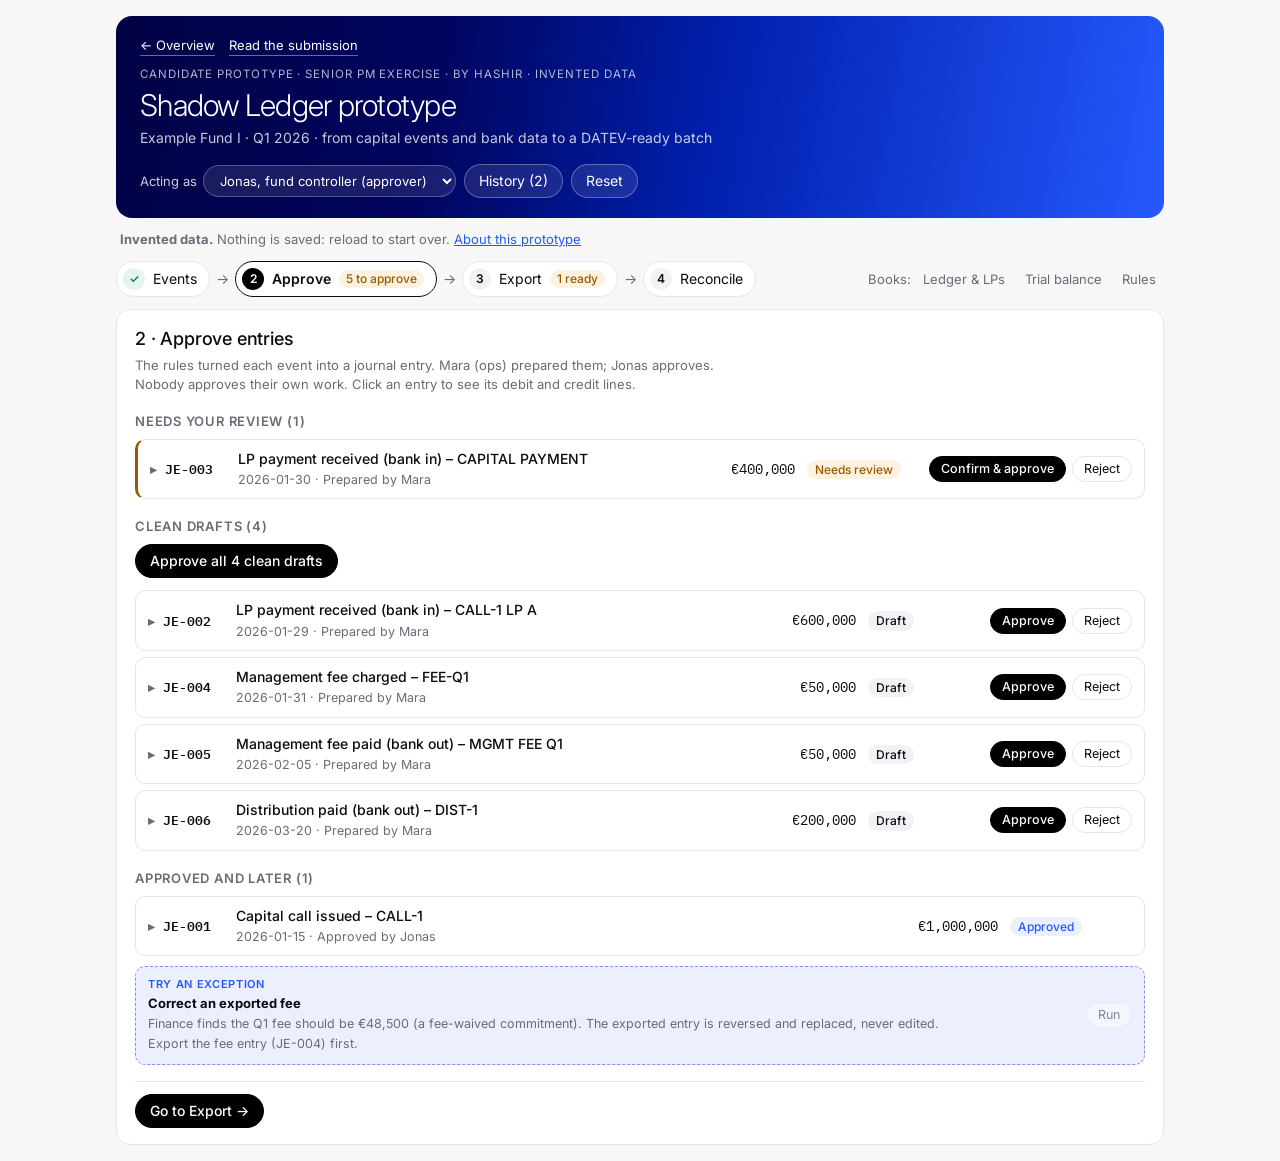
==== demo.html @ c709284d "Shadow Ledger & DATEV Export: submission and prototype Co-Authored-By: Claude Opus 5.5 <noreply@anth" ====
<!DOCTYPE html>
<html lang="en">
<head>
<meta charset="utf-8">
<meta name="viewport" content="width=device-width, initial-scale=1">
<title>Shadow Ledger Prototype</title>
<link rel="preconnect" href="https://fonts.googleapis.com">
<link href="https://fonts.googleapis.com/css2?family=IBM+Plex+Mono:wght@400;500&family=Inter:wght@300;400;500;600&display=swap" rel="stylesheet">
<style>
/* Layout: one workflow path. A step bar (Events → Approve → Export → Reconcile) drives a single main panel;
   reference views (ledger, trial balance, rules) sit under "Books"; history lives in a drawer. */
:root{
  --bg:#f7f7f8; --surface:#ffffff; --ink:#0b0b12; --muted:#6b6b78; --line:#e6e6ea;
  --accent:#2559fd; --accent-soft:#eceffe; --peri:#868afc; --navy2:#00045d; --btn:#000000; --btn-ink:#ffffff;
  --good:#12805c; --good-soft:#e3f5ee; --warn:#9a5b00; --warn-soft:#fdf2df; --bad:#c0262d; --bad-soft:#fce9ea; --info-soft:#f2f2f5;
  --scrim:rgba(5,6,30,.35);
  --hero:linear-gradient(100deg,#010245 0%,#00045d 30%,#0121b0 58%,#2559fd 100%);
  --font-body:"Inter",system-ui,-apple-system,"Segoe UI",sans-serif;
  --font-mono:"IBM Plex Mono",ui-monospace,Menlo,Consolas,monospace;
  color-scheme:light;
}
@media (prefers-color-scheme: dark){
  :root:not([data-theme="light"]){
    --bg:#03041f; --surface:#0a0d38; --ink:#eef0ff; --muted:#a3a7d6; --line:#1f2463;
    --accent:#7d9bff; --accent-soft:#16207a; --peri:#a5a8ff; --btn:#ffffff; --btn-ink:#000000;
    --good:#4fd1a1; --good-soft:#0e3a33; --warn:#f2b35c; --warn-soft:#3a2a10; --bad:#ff8a8f; --bad-soft:#3d1222; --info-soft:#111650;
    --scrim:rgba(0,0,0,.55);
    color-scheme:dark;
  }
}
:root[data-theme="dark"]{
    --bg:#03041f; --surface:#0a0d38; --ink:#eef0ff; --muted:#a3a7d6; --line:#1f2463;
    --accent:#7d9bff; --accent-soft:#16207a; --peri:#a5a8ff; --btn:#ffffff; --btn-ink:#000000;
    --good:#4fd1a1; --good-soft:#0e3a33; --warn:#f2b35c; --warn-soft:#3a2a10; --bad:#ff8a8f; --bad-soft:#3d1222; --info-soft:#111650;
    --scrim:rgba(0,0,0,.55);
    color-scheme:dark;
}
*{box-sizing:border-box}
[hidden]{display:none!important}
html,body{margin:0}
body{background:var(--bg);color:var(--ink);font:14px/1.45 var(--font-body)}
.wrap{max-width:1080px;margin:0 auto;padding:16px}
header{display:flex;flex-wrap:wrap;gap:16px;align-items:flex-end;justify-content:space-between;background:var(--hero);color:#fff;border-radius:16px;padding:20px 24px}
.crumbs{display:flex;gap:14px;flex-wrap:wrap;margin:0 0 10px;font-size:13px}
.crumbs a{color:#fff;text-decoration:none;border-bottom:1px solid rgba(255,255,255,.4)}
.crumbs a:hover{border-bottom-color:#fff}
.eyebrow{font-size:11.5px;letter-spacing:.08em;text-transform:uppercase;color:rgba(255,255,255,.7);margin:0 0 6px}
h1{font-size:30px;margin:0;font-weight:300;letter-spacing:-.025em;line-height:1.1}
.sub{color:rgba(255,255,255,.78);margin:6px 0 0}
.controls{display:flex;gap:8px;align-items:center;flex-wrap:wrap}
label.role{display:flex;gap:6px;align-items:center;font-size:13px;color:rgba(255,255,255,.8)}
header select{background:rgba(255,255,255,.1);border-color:rgba(255,255,255,.25);color:#fff}
header select option{color:#000}
header button{background:rgba(255,255,255,.1);color:#fff;border-color:rgba(255,255,255,.3)}
header button:hover:not(:disabled){border-color:#fff}
select,button,input{font:inherit;color:inherit}
select{background:var(--surface);border:1px solid var(--line);border-radius:999px;padding:6px 12px}
button{background:var(--surface);border:1px solid var(--line);border-radius:999px;padding:6px 14px;cursor:pointer}
button:hover:not(:disabled){border-color:var(--accent)}
button.primary{background:var(--btn);border-color:var(--btn);color:var(--btn-ink);font-weight:500}
button.small{padding:3px 11px;font-size:12.5px}
button.link{border:none;background:none;padding:0;color:var(--accent);text-decoration:underline;font-size:inherit}
button:disabled{opacity:.45;cursor:not-allowed}
button:focus-visible,select:focus-visible,a:focus-visible,summary:focus-visible{outline:2px solid var(--accent);outline-offset:2px}

/* One-line disclaimer */
details.banner{margin:10px 0;font-size:13px;color:var(--muted)}
details.banner summary{cursor:pointer;list-style:none;padding:2px 4px}
details.banner summary::-webkit-details-marker{display:none}
details.banner summary u{color:var(--accent)}
details.banner p{margin:6px 0 0;padding:10px 14px;background:var(--surface);border:1px solid var(--line);border-radius:10px;color:var(--ink);max-width:80ch}

/* Step bar */
.stepbar{display:flex;flex-wrap:wrap;gap:8px 16px;align-items:center;justify-content:space-between;margin:4px 0 12px}
.steps{display:flex;gap:4px;align-items:center;flex-wrap:wrap;list-style:none;margin:0;padding:0}
.steps li{display:flex;align-items:center;gap:4px}
.steps li + li::before{content:"→";color:var(--muted);margin:0 2px}
.step{display:flex;gap:8px;align-items:center;border:1px solid var(--line);background:var(--surface);border-radius:999px;padding:6px 12px 6px 6px}
.step .n{display:inline-grid;place-items:center;width:22px;height:22px;border-radius:50%;background:var(--info-soft);font-size:12px;font-weight:600}
.step.done .n{background:var(--good-soft);color:var(--good)}
.step[aria-current="step"]{border-color:var(--ink);font-weight:600}
.step[aria-current="step"] .n{background:var(--btn);color:var(--btn-ink)}
.step .c{font-size:12px;font-weight:500;color:var(--warn);background:var(--warn-soft);border-radius:999px;padding:0 7px}
.books{display:flex;gap:4px;align-items:center;font-size:13px;color:var(--muted)}
.books button{border:none;background:none;padding:4px 8px;color:var(--muted)}
.books button[aria-current="page"]{color:var(--ink);font-weight:600;text-decoration:underline;text-underline-offset:4px}

.card{background:var(--surface);border:1px solid var(--line);border-radius:14px;padding:16px 18px}
.view h2{font-size:18px;margin:0 0 4px;font-weight:500;letter-spacing:-.01em}
.view h3{font-size:13px;font-weight:600;color:var(--muted);text-transform:uppercase;letter-spacing:.06em;margin:18px 0 8px}
.hint{color:var(--muted);font-size:13px;margin:0 0 12px;max-width:75ch}
.row{display:flex;gap:8px;flex-wrap:wrap;align-items:center;margin-bottom:12px}
.tablewrap{overflow-x:auto}
table{border-collapse:collapse;width:100%;font-size:13px}
th,td{border-bottom:1px solid var(--line);padding:7px 8px;text-align:left;vertical-align:top}
th{font-weight:600;color:var(--muted);font-size:12px;background:var(--info-soft)}
td.num,th.num{text-align:right;font-variant-numeric:tabular-nums;font-family:var(--font-mono);white-space:nowrap}
tr.total td{font-weight:600;border-top:2px solid var(--ink)}
.mono{font-family:var(--font-mono);font-size:12.5px}
.pill{display:inline-block;border-radius:999px;padding:1px 8px;font-size:12px;font-weight:500;white-space:nowrap}
.s-Draft{background:var(--info-soft);color:var(--ink)}
.s-Needs{background:var(--warn-soft);color:var(--warn)}
.s-Approved{background:var(--accent-soft);color:var(--accent)}
.s-Exported{background:var(--navy2);color:#fff}
.s-Reconciled,.s-Processed{background:var(--good-soft);color:var(--good)}
.s-Blocked,.s-Gap,.s-Rejected{background:var(--bad-soft);color:var(--bad)}
.s-Dismissed{background:var(--info-soft);color:var(--muted)}
.note{font-size:12.5px;color:var(--muted)}
.note.warn{color:var(--warn)} .note.bad{color:var(--bad)}
.ok{color:var(--good);font-weight:600} .ko{color:var(--bad);font-weight:600}
.empty{padding:14px;border:1px dashed var(--line);border-radius:10px;color:var(--muted);font-size:13px}

/* Journal entries: one row each, lines on expand */
.je-list{display:grid;gap:6px}
details.je{border:1px solid var(--line);border-radius:10px;background:var(--surface)}
details.je.flag{border-left:3px solid var(--warn)}
details.je.back{border-left:3px solid var(--bad)}
details.je > summary{list-style:none;cursor:pointer;display:grid;grid-template-columns:76px minmax(0,1fr) 110px 110px auto;gap:12px;align-items:center;padding:9px 12px}
details.je > summary::-webkit-details-marker{display:none}
details.je > summary .id{font-family:var(--font-mono);font-size:12.5px;font-weight:600}
details.je > summary .id::before{content:"▸ ";color:var(--muted)}
details.je[open] > summary .id::before{content:"▾ "}
details.je > summary .t b{font-weight:500;display:block;overflow-wrap:anywhere}
details.je > summary .amt{text-align:right;font-family:var(--font-mono);font-variant-numeric:tabular-nums}
.acts{display:flex;gap:6px;flex-wrap:wrap;justify-content:flex-end;align-items:center}
.je-body{padding:4px 12px 12px;border-top:1px solid var(--line)}
.je-body .note{margin:6px 0}
.je-body table{margin-top:6px}
.reasons{display:flex;gap:4px;flex-wrap:wrap;align-items:center}
@media (max-width:720px){
  details.je > summary{grid-template-columns:64px minmax(0,1fr) auto;row-gap:6px}
  details.je > summary .amt{grid-column:2;text-align:left}
  details.je > summary .st{grid-column:3;grid-row:1}
  details.je > summary .acts{grid-column:1 / -1;justify-content:flex-start}
}

/* Exception scenarios shown inside the step they affect */
.scen{display:flex;gap:12px;align-items:center;justify-content:space-between;flex-wrap:wrap;border:1px dashed var(--peri);border-radius:10px;padding:10px 12px;margin-top:10px;background:var(--accent-soft)}
.scen div{min-width:0;flex:1 1 260px}
.scen b{font-size:13px}
.scen p{margin:2px 0 0;font-size:12.5px;color:var(--muted)}
.scen .tag{font-size:11px;letter-spacing:.06em;text-transform:uppercase;color:var(--accent);font-weight:600;display:block}

pre.csv{background:var(--info-soft);border:1px solid var(--line);border-radius:10px;padding:10px;overflow-x:auto;font:12px/1.5 var(--font-mono);margin:8px 0}
.next{margin-top:16px;padding-top:12px;border-top:1px solid var(--line);display:flex;gap:10px;align-items:center;flex-wrap:wrap}

/* History drawer */
.scrim{position:fixed;inset:0;background:var(--scrim);z-index:20}
.drawer{position:fixed;top:0;right:0;bottom:0;width:min(380px,100%);background:var(--surface);border-left:1px solid var(--line);z-index:21;display:flex;flex-direction:column;padding:16px;padding-top:max(16px,env(safe-area-inset-top,0px))}
.drawer .hd{display:flex;justify-content:space-between;align-items:center;margin-bottom:4px}
.drawer h2{font-size:16px;margin:0;font-weight:500}
.log{overflow:auto;font-size:12.5px;margin:0;padding:0;list-style:none}
.log li{padding:6px 0;border-bottom:1px solid var(--line)}
.log .t{font-family:var(--font-mono);color:var(--muted);font-size:11.5px}
@media (prefers-reduced-motion:no-preference){button{transition:border-color .15s}}
</style>
</head>
<body>
<div class="wrap">
  <header>
    <div>
      <nav class="crumbs" aria-label="Site"><a href="index.html">← Overview</a><a href="submission.html">Read the submission</a></nav>
      <p class="eyebrow">Candidate prototype · Senior PM exercise · by Hashir · invented data</p>
      <h1>Shadow Ledger prototype</h1>
      <p class="sub">Example Fund I · Q1 2026 · from capital events and bank data to a DATEV-ready batch</p>
    </div>
    <div class="controls">
      <label class="role" for="role">Acting as
        <select id="role">
          <option value="controller">Jonas, fund controller (approver)</option>
          <option value="ops">Mara, fund ops (preparer)</option>
        </select>
      </label>
      <button id="history" type="button" data-act="history">History</button>
      <button id="reset" type="button">Reset</button>
    </div>
  </header>

  <details class="banner" id="about">
    <summary><b>Invented data.</b> Nothing is saved: reload to start over. <u>About this prototype</u></summary>
    <p>The fund, LPs, amounts, names and account numbers are made up. Debit/credit mappings are assumptions for Finance and the accountant to validate, not accounting policy. The DATEV file is a simplified booking-batch layout, not the full import format.</p>
  </details>

  <div class="stepbar">
    <ol class="steps" id="steps" aria-label="Workflow"></ol>
    <div class="books" id="books"></div>
  </div>

  <main class="card view" id="view"></main>
</div>

<div class="scrim" id="scrim" hidden></div>
<aside class="drawer" id="drawer" hidden aria-labelledby="drawer-h">
  <div class="hd"><h2 id="drawer-h">History</h2><button type="button" class="small" data-act="history">Close</button></div>
  <p class="hint">Every change records who, when and why. Nothing is overwritten.</p>
  <ul class="log" id="log"></ul>
</aside>

<script>
(function(){
"use strict";
const ACCOUNTS = {
  "1200":{name:"Bank – fund account",type:"Asset"},
  "1400":{name:"LP receivables",type:"Asset",perLP:true},
  "2000":{name:"LP capital contributions",type:"Equity",perLP:true},
  "2100":{name:"LP distributions",type:"Equity",perLP:true},
  "3300":{name:"Payable to manager",type:"Liability"},
  "6320":{name:"Management fee expense",type:"Expense"},
  "6300":{name:"Other operating expenses",type:"Expense"}
};
const LPS = {A:{name:"LP A – pension fund",commitment:6000000,share:0.6},
             B:{name:"LP B – family office",commitment:4000000,share:0.4}};
const RULES = [
  {id:"R1",type:"capital_call_issued",label:"Capital call issued",dr:"1400 LP receivables (per LP)",cr:"2000 LP capital contributions (per LP)",v:1},
  {id:"R2",type:"contribution_received",label:"LP payment received (bank in)",dr:"1200 Bank",cr:"1400 LP receivables (per LP)",v:1},
  {id:"R3",type:"fee_charged",label:"Management fee charged",dr:"6320 Management fee expense",cr:"3300 Payable to manager",v:1},
  {id:"R4",type:"fee_paid",label:"Management fee paid (bank out)",dr:"3300 Payable to manager",cr:"1200 Bank",v:1},
  {id:"R5",type:"distribution_paid",label:"Distribution paid (bank out)",dr:"2100 LP distributions (per LP)",cr:"1200 Bank",v:1}
];
const TYPE_LABEL = Object.fromEntries(RULES.map(r=>[r.type,r.label]));
const RULE_OF = Object.fromEntries(RULES.map(r=>[r.type,r]));
const PEOPLE = {ops:"Mara (fund ops)",controller:"Jonas (controller)",system:"Rules engine",accountant:"Accountant (DATEV)"};
const STEPS = [["events","Events"],["approve","Approve"],["export","Export"],["reconcile","Reconcile"]];
const BOOKS = [["ledger","Ledger & LPs"],["tb","Trial balance"],["rules","Rules"]];
const REASONS = ["Wrong amount","Wrong account","Missing support"];

let S;
function seed(){
  S = {role:"controller",tab:"approve",events:[],entries:[],batches:[],log:[],q1Exported:false,
       datev:null, datevChange:false, scen:{dup:false,split:false,fix:false,datev:false}, preview:true, ledgerAcc:"1200",
       open:new Set(), rejecting:null, drawer:false, seq:{je:0,ev:110,b:0}};
  const ev = [
    {id:"E-101",date:"2026-01-15",source:"fund platform",type:"capital_call_issued",desc:"Capital call #1 (10% of commitments)",amount:1000000,split:{A:600000,B:400000},ref:"CALL-1",key:"CALL-1"},
    {id:"E-102",date:"2026-01-29",source:"bank feed",type:"contribution_received",desc:"Incoming transfer from LP A",amount:600000,lp:"A",ref:"CALL-1 LP A",key:"BNK-0129-600000-LPA"},
    {id:"E-103",date:"2026-01-30",source:"bank feed",type:"contribution_received",desc:"Incoming transfer from LP B",amount:400000,lp:"B",ref:"CAPITAL PAYMENT",key:"BNK-0130-400000-LPB",flag:"Bank reference doesn't name the call. Matched to call #1 by payer and amount: please confirm."},
    {id:"E-104",date:"2026-01-31",source:"fund platform",type:"fee_charged",desc:"Q1 management fee: 2% p.a. × €10m commitments ÷ 4",amount:50000,ref:"FEE-Q1",key:"FEE-Q1"},
    {id:"E-105",date:"2026-02-05",source:"bank feed",type:"fee_paid",desc:"Outgoing transfer to manager",amount:50000,ref:"MGMT FEE Q1",key:"BNK-0205-50000-MGR"},
    {id:"E-106",date:"2026-03-20",source:"fund platform + bank feed",type:"distribution_paid",desc:"Distribution #1 paid to LPs",amount:200000,split:{A:120000,B:80000},ref:"DIST-1",key:"DIST-1"}
  ];
  ev.forEach(e=>ingest(e,true));
  // Pre-approve the capital call so the demo opens mid-quarter
  S.entries.forEach(j=>{ if(j.event==="E-101"){ j.status="Approved"; j.approvedBy=PEOPLE.controller; }});
  S.log=[];
  log(PEOPLE.system,"Loaded 6 Q1 events (3 from the fund platform, 3 from the bank feed) and generated entries with rules R1–R5 v1.");
  log(PEOPLE.controller,"Approved JE-001 (capital call #1).");
}

function nowStr(){const d=new Date();return d.toTimeString().slice(0,8);}
function log(who,what){S.log.unshift({t:nowStr(),who,what});}
function fmt(n){if(!n)return "";return n.toLocaleString("en-GB",{minimumFractionDigits:0,maximumFractionDigits:0});}
function fmtSigned(n){return (n<0?"−":"")+Math.abs(n).toLocaleString("en-GB");}
function esc(s){return String(s).replace(/[&<>"]/g,c=>({"&":"&amp;","<":"&lt;",">":"&gt;",'"':"&quot;"}[c]));}
function nextJE(){S.seq.je++;return "JE-"+String(S.seq.je).padStart(3,"0");}
function inQ1(d){return d>="2026-01-01"&&d<="2026-03-31";}
function postingDate(d){ return (S.q1Exported && inQ1(d)) ? "2026-04-01" : d; }
function actor(){ return S.role==="ops"?PEOPLE.ops:PEOPLE.controller; }

function linesFor(e,amountOverride){
  const a = amountOverride ?? e.amount;
  switch(e.type){
    case "capital_call_issued": return [
      ...Object.entries(e.split).map(([lp,v])=>({acc:"1400",lp,dr:v,cr:0})),
      ...Object.entries(e.split).map(([lp,v])=>({acc:"2000",lp,dr:0,cr:v}))];
    case "contribution_received": return [{acc:"1200",dr:a,cr:0},{acc:"1400",lp:e.lp,dr:0,cr:a}];
    case "fee_charged": return [{acc:"6320",dr:a,cr:0},{acc:"3300",dr:0,cr:a}];
    case "fee_paid": return [{acc:"3300",dr:a,cr:0},{acc:"1200",dr:0,cr:a}];
    case "distribution_paid": return [
      ...Object.entries(e.split).map(([lp,v])=>({acc:"2100",lp,dr:v,cr:0})),{acc:"1200",dr:0,cr:a}];
  }
  return [];
}

function makeEntry(e,opts={}){
  const lines = opts.lines || linesFor(e,opts.amount);
  const dr = lines.reduce((s,l)=>s+l.dr,0), cr = lines.reduce((s,l)=>s+l.cr,0);
  const pd = postingDate(e.date);
  const j = {id:nextJE(),event:e.id,date:pd,origDate:e.date,text:opts.text||TYPE_LABEL[e.type]+" – "+e.ref,
    rule:opts.rule||(RULE_OF[e.type].id+" v"+RULE_OF[e.type].v),lines,preparedBy:PEOPLE.ops,status:"Draft",notes:[],batch:null};
  if(dr!==cr){ j.status="Needs review"; j.notes.push({k:"bad",t:"Debits and credits don't balance."}); }
  if(e.flag){ j.status="Needs review"; j.notes.push({k:"warn",t:e.flag}); }
  if(pd!==e.date){ j.notes.push({k:"warn",t:"Back-dated: event dated "+e.date+", but Q1 is already exported. Posted in the open period (Q2) with a reference to the original date."}); }
  if(opts.note) j.notes.push({k:"",t:opts.note});
  S.entries.push(j);
  return j;
}

function ingest(e,quiet){
  const dup = S.events.find(x=>x.key===e.key && x.status!=="Blocked");
  if(dup){ e.status="Blocked"; e.note="Duplicate of "+dup.id+" (same bank date, amount and payer). Not posted."; S.events.push(e);
    if(!quiet) log(PEOPLE.system,"Blocked "+e.id+": duplicate of "+dup.id+". No entry created."); return; }
  if((e.type==="capital_call_issued"||e.type==="distribution_paid") && !e.split){
    e.status="Needs data"; e.note="LP split missing. The system doesn't guess: ops must add it from the call notice."; S.events.push(e);
    if(!quiet) log(PEOPLE.system,"Held "+e.id+": LP split missing. No entry created until ops adds it."); return; }
  e.status="Processed"; S.events.push(e);
  const j = makeEntry(e);
  if(!quiet) log(PEOPLE.system,"Created "+j.id+" from "+e.id+" using "+j.rule+" ("+j.status+").");
}

// ---------- balances ----------
function postedStatuses(){ return S.preview ? ["Draft","Needs review","Approved","Exported","Reconciled"] : ["Approved","Exported","Reconciled"]; }
function balances(filterFn){
  const b={};
  S.entries.filter(filterFn).forEach(j=>j.lines.forEach(l=>{
    b[l.acc]=b[l.acc]||{dr:0,cr:0,lp:{}};
    b[l.acc].dr+=l.dr; b[l.acc].cr+=l.cr;
    if(l.lp){ b[l.acc].lp[l.lp]=(b[l.acc].lp[l.lp]||0)+l.dr-l.cr; }
  }));
  return b;
}
function tbRows(b){
  return Object.keys(ACCOUNTS).filter(a=>b[a]).map(a=>{const net=b[a].dr-b[a].cr;return {acc:a,name:ACCOUNTS[a].name,dr:net>0?net:0,cr:net<0?-net:0};}).filter(r=>r.dr||r.cr);
}
function total(j){ return j.lines.reduce((s,l)=>s+l.dr,0); }

// ---------- step state ----------
function stepInfo(k){
  const hasBatch=S.batches.length>0;
  if(k==="events"){ const n=S.events.filter(e=>(e.status==="Blocked"&&!e.dismissed)||e.status==="Needs data").length; return {n,label:n?n+" to resolve":"",done:!n}; }
  if(k==="approve"){ const n=S.entries.filter(j=>j.status==="Draft"||j.status==="Needs review").length; return {n,label:n?n+" to approve":"",done:!n}; }
  if(k==="export"){ const n=S.entries.filter(j=>j.status==="Approved").length; return {n,label:n?n+" ready":"",done:!n&&hasBatch}; }
  const n=S.entries.filter(j=>j.status==="Exported").length; return {n,label:n?n+" open":"",done:!n&&hasBatch};
}

// ---------- render ----------
function render(){
  document.getElementById("steps").innerHTML = STEPS.map(([k,l],i)=>{
    const s=stepInfo(k);
    return '<li><button type="button" class="step'+(s.done?' done':'')+'" data-tab="'+k+'"'+(S.tab===k?' aria-current="step"':'')+'><span class="n">'+(s.done?'✓':i+1)+'</span>'+l+(s.label?' <span class="c">'+s.label+'</span>':'')+'</button></li>';
  }).join("");
  document.getElementById("books").innerHTML = 'Books:'+BOOKS.map(([k,l])=>'<button type="button" data-tab="'+k+'"'+(S.tab===k?' aria-current="page"':'')+'>'+l+'</button>').join("");
  document.getElementById("history").textContent="History ("+S.log.length+")";
  document.getElementById("log").innerHTML=S.log.map(l=>'<li><span class="t">'+l.t+'</span> <b>'+esc(l.who)+'</b><br>'+esc(l.what)+'</li>').join("");
  document.getElementById("drawer").hidden=!S.drawer; document.getElementById("scrim").hidden=!S.drawer;
  const v=document.getElementById("view");
  ({events:vEvents,approve:vApprove,export:vExport,reconcile:vReconcile,ledger:vLedger,tb:vTB,rules:vRules})[S.tab](v);
}
function pill(s){const cls = (s==="Needs review"||s==="Needs data")?"Needs":s.split(" ")[0];return '<span class="pill s-'+cls+'">'+esc(s)+'</span>';}
function nextBtn(k,text){ return '<div class="next"><button type="button" class="primary" data-tab="'+k+'">'+text+' →</button></div>'; }

const SCEN = {
  dup:{t:"Duplicate bank line",p:"The bank feed sends LP A's €600,000 payment twice. The unique key blocks the copy, so nothing is posted twice."},
  split:{t:"Missing LP split",p:"Capital call #2 (€500,000) arrives without an LP split. It's held, not guessed, until ops add the split."},
  fix:{t:"Correct an exported fee",p:"Finance finds the Q1 fee should be €48,500 (a fee-waived commitment). The exported entry is reversed and replaced, never edited."},
  datev:{t:"Accountant edits in DATEV",p:"After import, the accountant moves the fee to another account by hand. Reconciliation shows the gap."}
};
function feeEntry(){ return S.entries.find(j=>j.event==="E-104"&&!j.reversal&&!j.replacement); }
function feeExported(){ const f=feeEntry(); return f&&(f.status==="Exported"||f.status==="Reconciled"); }
function scenCard(k){
  const s=SCEN[k], done=S.scen[k];
  const needFee=(k==="fix"||k==="datev")&&!feeExported();
  const needRec=k==="datev"&&!S.datev;
  const why = needFee?"Export the fee entry (JE-004) first.":(needRec?"Reconcile once first.":"");
  return '<div class="scen"><div><span class="tag">Try an exception</span><b>'+s.t+'</b><p>'+s.p+'</p>'+(why&&!done?'<p class="note">'+why+'</p>':'')+'</div><button type="button" class="small" data-act="scen" data-id="'+k+'"'+(done||why?" disabled":"")+'>'+(done?"Done":"Run")+'</button></div>';
}

function vEvents(v){
  const open=S.events.filter(e=>(e.status==="Blocked"&&!e.dismissed)||e.status==="Needs data");
  v.innerHTML='<h2>1 · Events</h2><p class="hint">Inputs from the fund platform (calls, fees, distributions) and the bank feed (money in and out). Each one is checked for duplicates and missing data before the rules create an entry.</p>'+
  (open.length?'<h3>Needs a person ('+open.length+')</h3>'+evTable(open):'')+
  '<h3>All events</h3>'+evTable(S.events.filter(e=>!open.includes(e)))+
  scenCard("dup")+scenCard("split")+nextBtn("approve","Go to Approve");
}
function evTable(list){
  return '<div class="tablewrap"><table><thead><tr><th>Date</th><th>Event</th><th>Source</th><th class="num">EUR</th><th>Status</th></tr></thead><tbody>'+
  list.map(e=>'<tr><td class="mono">'+e.date+'</td><td><b>'+esc(e.desc)+'</b><div class="note">'+e.id+' · '+esc(e.ref)+
    (e.split?' · split '+Object.entries(e.split).map(([k,x])=>"LP "+k+" "+fmt(x)).join(" / "):(e.lp?' · payer LP '+e.lp:''))+'</div>'+
    (e.note?'<div class="note '+(e.status==="Blocked"?"bad":"warn")+'">'+esc(e.note)+'</div>':'')+eventActions(e)+
    '</td><td>'+esc(e.source)+'</td><td class="num">'+fmt(e.amount)+'</td><td>'+pill(e.dismissed?"Dismissed":e.status)+'</td></tr>').join("")+
  '</tbody></table></div>';
}
function eventActions(e){
  if(e.status==="Blocked"&&!e.dismissed) return '<div class="row" style="margin:6px 0 0"><button type="button" class="small" data-act="dismiss" data-id="'+e.id+'">Confirm duplicate and dismiss</button></div>';
  if(e.status==="Needs data") return '<div class="row" style="margin:6px 0 0"><button type="button" class="small primary" data-act="addsplit" data-id="'+e.id+'"'+(S.role!=="ops"?' disabled':'')+'>Add LP split from call notice (60/40)</button>'+(S.role!=="ops"?'<span class="note">Only ops fix source data. <button type="button" class="link" data-act="as-ops">Switch to Mara</button></span>':'')+'</div>';
  return "";
}

function vApprove(v){
  const ctl=S.role==="controller";
  const flagged=S.entries.filter(j=>j.status==="Needs review"&&!j.rejected);
  const back=S.entries.filter(j=>j.rejected);
  const clean=S.entries.filter(j=>j.status==="Draft"&&!j.rejected);
  const done=S.entries.filter(j=>["Approved","Exported","Reconciled"].includes(j.status));
  v.innerHTML='<h2>2 · Approve entries</h2><p class="hint">The rules turned each event into a journal entry. Mara (ops) prepared them; Jonas approves. Nobody approves their own work. Click an entry to see its debit and credit lines.</p>'+
  (ctl?'':'<p class="note warn">You\'re acting as Mara, who prepared these entries, so you can\'t approve them. <button type="button" class="link" data-act="as-controller">Switch to Jonas</button></p>')+
  (flagged.length?'<h3>Needs your review ('+flagged.length+')</h3><div class="je-list">'+flagged.map(entryRow).join("")+'</div>':'')+
  (back.length?'<h3>Sent back to ops ('+back.length+')</h3><div class="je-list">'+back.map(entryRow).join("")+'</div>':'')+
  '<h3>Clean drafts ('+clean.length+')</h3>'+
  (clean.length?'<div class="row"><button type="button" class="primary" data-act="approveall"'+(ctl?'':' disabled')+'>Approve all '+clean.length+' clean drafts</button></div><div class="je-list">'+clean.map(entryRow).join("")+'</div>':'<div class="empty">No clean drafts waiting.</div>')+
  (done.length?'<h3>Approved and later ('+done.length+')</h3><div class="je-list">'+done.map(entryRow).join("")+'</div>':'')+
  scenCard("fix")+
  (S.entries.some(j=>j.status==="Approved")?nextBtn("export","Go to Export"):'');
}
function entryRow(j){
  const who = j.rejected?'Rejected by Jonas: '+j.rejected:(j.approvedBy?'Approved by '+j.approvedBy.split(" ")[0]:'Prepared by '+j.preparedBy.split(" ")[0])+(j.batch?' · '+j.batch:'');
  const cls = j.rejected?' back':(j.status==="Needs review"?' flag':'');
  const status = j.rejected?"Rejected":j.status;
  return '<details class="je'+cls+'" data-je="'+j.id+'"'+(S.open.has(j.id)?' open':'')+'><summary>'+
    '<span class="id">'+j.id+'</span>'+
    '<span class="t"><b>'+esc(j.text)+'</b><span class="note">'+j.date+' · '+esc(who)+(j.datevChanged?' · <span class="bad">changed in DATEV</span>':'')+'</span></span>'+
    '<span class="amt">€'+fmt(total(j))+'</span>'+
    '<span class="st">'+pill(status)+'</span>'+
    '<span class="acts">'+entryActions(j)+'</span></summary>'+
    '<div class="je-body">'+j.notes.map(n=>'<div class="note '+n.k+'">'+esc(n.t)+'</div>').join("")+
    '<div class="tablewrap"><table><thead><tr><th>Account</th><th>LP</th><th class="num">Debit</th><th class="num">Credit</th></tr></thead><tbody>'+
    j.lines.map(l=>'<tr><td class="mono">'+l.acc+' '+esc(ACCOUNTS[l.acc].name)+'</td><td>'+(l.lp?"LP "+l.lp:"")+'</td><td class="num">'+fmt(l.dr)+'</td><td class="num">'+fmt(l.cr)+'</td></tr>').join("")+
    '</tbody></table></div><p class="note">Source '+j.event+' · rule '+esc(j.rule)+' · prepared by '+esc(j.preparedBy)+(j.approvedBy?' · approved by '+esc(j.approvedBy):'')+(j.batch?' · batch '+j.batch:'')+'</p></div></details>';
}
function entryActions(j){
  const ctl=S.role==="controller";
  if(j.rejected) return '<button type="button" class="small" data-act="fixed" data-id="'+j.id+'"'+(S.role!=="ops"?' disabled title="Ops fix rejected entries"':'')+'>Mark fixed</button>';
  if(j.status!=="Draft"&&j.status!=="Needs review") return "";
  if(S.rejecting===j.id) return '<span class="reasons"><span class="note">Why?</span>'+REASONS.map(r=>'<button type="button" class="small" data-act="rejectwith" data-id="'+j.id+'" data-reason="'+r+'">'+r+'</button>').join("")+'<button type="button" class="link" data-act="cancelreject">Cancel</button></span>';
  const dis=ctl?"":" disabled";
  return '<button type="button" class="small primary" data-act="approve" data-id="'+j.id+'"'+dis+'>'+(j.status==="Needs review"?"Confirm & approve":"Approve")+'</button><button type="button" class="small" data-act="reject" data-id="'+j.id+'"'+dis+'>Reject</button>';
}

function vExport(v){
  const approved = S.entries.filter(j=>j.status==="Approved");
  const lastBatch = S.batches[S.batches.length-1];
  let html='<h2>3 · Export to DATEV</h2><p class="hint">Only approved entries go out. Before export the batch is checked (balanced, accounts exist, period open), and it goes out whole or not at all. Once Q1 is exported, later Q1 items post in the open period with a reference.</p>'+
   '<div class="row"><button type="button" class="primary" data-act="export"'+(approved.length?"":" disabled")+'>Export '+approved.length+' approved '+(approved.length===1?"entry":"entries")+' as a batch</button>'+
   (approved.length?'':'<span class="note">Nothing approved is waiting.</span>')+'</div>';
  if(S.batches.length){
    html+='<h3>Batches</h3><div class="tablewrap"><table><thead><tr><th>Batch</th><th>Entries</th><th>Checks</th><th>Exported by</th></tr></thead><tbody>'+
      S.batches.map(b=>'<tr><td class="mono">'+b.id+'</td><td class="mono">'+b.entries.join(", ")+'</td><td class="ok">Passed</td><td>'+esc(b.by)+' at '+b.t+'</td></tr>').join("")+'</tbody></table></div>'+
      '<details style="margin-top:10px"><summary class="note" style="cursor:pointer">Show batch '+lastBatch.id+' file (simplified DATEV booking lines)</summary>'+
      '<p class="hint" style="margin-top:6px">One line per debit/credit pair: amount, S (Soll, debit) / H (Haben, credit), account, contra account, document date (DDMM), reference and text.</p>'+
      '<pre class="csv" id="csv">'+esc(csvFor(lastBatch))+'</pre><div class="row"><button type="button" class="small" data-act="copy">Copy batch</button><span class="note" id="copied"></span></div></details>'+
      (S.entries.some(j=>j.status==="Exported")?nextBtn("reconcile","Go to Reconcile"):'');
  }
  v.innerHTML=html;
}
function csvFor(b){
  const rows=["Umsatz;S/H;Konto;Gegenkonto;Belegdatum;Belegfeld1;Buchungstext"];
  b.entries.map(id=>S.entries.find(j=>j.id===id)).forEach(j=>{
    const d=j.date.slice(8,10)+j.date.slice(5,7);
    const drs=j.lines.filter(l=>l.dr), crs=j.lines.filter(l=>l.cr);
    if(drs.length>=crs.length){ drs.forEach((l,i)=>{const c=crs[Math.min(i,crs.length-1)];rows.push([fmtDE(l.dr),"S",l.acc+(l.lp?"-"+l.lp:""),c.acc+(c.lp?"-"+c.lp:""),d,j.id,j.text.slice(0,60)].join(";"));}); }
    else { crs.forEach((l,i)=>{const c=drs[Math.min(i,drs.length-1)];rows.push([fmtDE(l.cr),"H",l.acc+(l.lp?"-"+l.lp:""),c.acc+(c.lp?"-"+c.lp:""),d,j.id,j.text.slice(0,60)].join(";"));}); }
  });
  return rows.join("\n");
}
function fmtDE(n){return n.toLocaleString("de-DE",{minimumFractionDigits:2,maximumFractionDigits:2});}

function vReconcile(v){
  const exported = S.entries.filter(j=>j.status==="Exported"||j.status==="Reconciled");
  let html='<h2>4 · Reconcile with DATEV</h2><p class="hint">After the accountant imports the batch, DATEV\'s balances are compared with the platform\'s exported entries. Entries that match become Reconciled; any gap gets an owner.</p>'+
    '<div class="row"><button type="button" class="primary" data-act="reconcile"'+(S.entries.some(j=>j.status==="Exported")?"":" disabled")+'>Simulate DATEV import and reconcile</button>'+
    (exported.length?'':'<span class="note">Export a batch first.</span>')+'</div>';
  if(S.datev){
    const bun = balances(j=>exported.includes(j));
    const accs = [...new Set([...Object.keys(bun),...Object.keys(S.datev)])].sort();
    const net = (o,a)=>o[a]?o[a].dr-o[a].cr:0;
    const gaps = accs.filter(a=>net(bun,a)!==net(S.datev,a));
    html+='<p>'+(gaps.length?'<span class="ko">'+gaps.length+' accounts differ.</span> The entry changed in DATEV stays Exported until the gap is explained. Owner: Jonas, with the accountant.':'<span class="ok">All accounts match.</span> Exported entries are now Reconciled.')+'</p>'+
      '<div class="tablewrap"><table><thead><tr><th>Account</th><th class="num">Platform (Dr +)</th><th class="num">DATEV (Dr +)</th><th>Result</th></tr></thead><tbody>'+
      accs.map(a=>{const x=net(bun,a),y=net(S.datev,a);return '<tr><td class="mono">'+a+' '+esc(ACCOUNTS[a].name)+'</td><td class="num">'+fmtSigned(x)+'</td><td class="num">'+fmtSigned(y)+'</td><td>'+(x===y?'<span class="ok">Match</span>':'<span class="pill s-Gap">Gap '+fmtSigned(y-x)+'</span>')+'</td></tr>';}).join("")+
      '</tbody></table></div>';
  } else if(S.batches.length&&!S.entries.some(j=>j.status==="Exported")){
    html+='<div class="empty">Everything exported is reconciled.</div>';
  }
  html+=scenCard("datev");
  v.innerHTML=html;
}

function previewToggle(){ return '<label class="note"><input type="checkbox" id="preview"'+(S.preview?" checked":"")+'> Include unapproved entries</label>'; }
function vLedger(v){
  const b = balances(j=>postedStatuses().includes(j.status));
  const acc = S.ledgerAcc;
  let run=0;
  const rows = S.entries.filter(j=>postedStatuses().includes(j.status)).flatMap(j=>j.lines.filter(l=>l.acc===acc).map(l=>({j,l})));
  const lp = k=>{
    const called=(b["2000"]?.lp[k]||0)*-1, paid=called-((b["1400"]?.lp[k])||0), dist=(b["2100"]?.lp[k]||0);
    return {called,paid,dist,net:paid-dist,unfunded:LPS[k].commitment-called};
  };
  v.innerHTML='<h2>Ledger &amp; LP accounts</h2><p class="hint">Reference view: the same entries sorted by account. '+previewToggle()+'</p>'+
  '<h3>LP capital accounts</h3><div class="tablewrap"><table><thead><tr><th>LP</th><th class="num">Commitment</th><th class="num">Called</th><th class="num">Paid in</th><th class="num">Distributed</th><th class="num">Net contributed</th><th class="num">Unfunded</th></tr></thead><tbody>'+
  Object.keys(LPS).map(k=>{const x=lp(k);return '<tr><td>'+esc(LPS[k].name)+'</td><td class="num">'+fmt(LPS[k].commitment)+'</td><td class="num">'+fmt(x.called)+'</td><td class="num">'+fmt(x.paid)+'</td><td class="num">'+fmt(x.dist)+'</td><td class="num">'+fmtSigned(x.net)+'</td><td class="num">'+fmt(x.unfunded)+'</td></tr>';}).join("")+
  '</tbody></table></div>'+
  '<h3>Account ledger</h3><div class="row"><label for="acc" class="note">Account</label><select id="acc">'+Object.entries(ACCOUNTS).map(([k,a])=>'<option value="'+k+'"'+(k===acc?" selected":"")+'>'+k+' '+esc(a.name)+'</option>').join("")+'</select></div>'+
  '<div class="tablewrap"><table><thead><tr><th>Date</th><th>Entry</th><th>Text</th><th>LP</th><th class="num">Debit</th><th class="num">Credit</th><th class="num">Balance (Dr +)</th></tr></thead><tbody>'+
  (rows.length?rows.map(({j,l})=>{run+=l.dr-l.cr;return '<tr><td class="mono">'+j.date+'</td><td class="mono">'+j.id+'</td><td>'+esc(j.text)+'</td><td>'+(l.lp?"LP "+l.lp:"")+'</td><td class="num">'+fmt(l.dr)+'</td><td class="num">'+fmt(l.cr)+'</td><td class="num">'+fmtSigned(run)+'</td></tr>';}).join(""):'<tr><td colspan="7" class="note">No postings on this account yet.</td></tr>')+
  '</tbody></table></div>';
}
function vTB(v){
  const rows = tbRows(balances(j=>postedStatuses().includes(j.status)));
  const td=rows.reduce((s,r)=>s+r.dr,0), tc=rows.reduce((s,r)=>s+r.cr,0);
  v.innerHTML='<h2>Trial balance · Example Fund I</h2><p class="hint">Every account\'s balance. Total debits must equal total credits. '+previewToggle()+'</p>'+
  '<div class="tablewrap"><table><thead><tr><th>Account</th><th>Name</th><th class="num">Debit</th><th class="num">Credit</th></tr></thead><tbody>'+
  rows.map(r=>'<tr><td class="mono">'+r.acc+'</td><td>'+esc(r.name)+'</td><td class="num">'+fmt(r.dr)+'</td><td class="num">'+fmt(r.cr)+'</td></tr>').join("")+
  '<tr class="total"><td></td><td>Total</td><td class="num">'+fmt(td)+'</td><td class="num">'+fmt(tc)+'</td></tr></tbody></table></div>'+
  '<p>'+(td===tc?'<span class="ok">Balanced.</span>':'<span class="ko">Not balanced.</span>')+' '+openItems(rows)+'</p>';
}
function openItems(rows){
  const r=rows.find(x=>x.acc==="1400"), p=rows.find(x=>x.acc==="3300");
  const bits=[];
  bits.push(r?"LP receivables of €"+fmt(r.dr||r.cr)+" are still open: capital called but not yet paid.":"LP receivables are zero: every call has been paid.");
  if(p&&p.dr) bits.push("Payable to manager shows a €"+fmt(p.dr)+" debit: the manager owes the fund a refund after the fee correction.");
  else if(p&&p.cr) bits.push("€"+fmt(p.cr)+" is still owed to the manager.");
  else bits.push("Payable to manager is zero: the fee is settled.");
  return bits.join(" ");
}
function vRules(v){
  v.innerHTML='<h2>Mapping rules</h2><p class="hint">Each event type maps to debit and credit accounts. Rules are versioned configuration owned by Finance and signed off by the accountant, so every entry can say which rule produced it. Account numbers are invented.</p>'+
  '<div class="tablewrap"><table><thead><tr><th>Rule</th><th>Event type</th><th>Debit</th><th>Credit</th><th>Version</th></tr></thead><tbody>'+
  RULES.map(r=>'<tr><td class="mono">'+r.id+'</td><td>'+esc(r.label)+'</td><td>'+esc(r.dr)+'</td><td>'+esc(r.cr)+'</td><td class="mono">v'+r.v+'</td></tr>').join("")+
  '</tbody></table></div><h3>Chart of accounts (illustrative)</h3><div class="tablewrap"><table><thead><tr><th>Account</th><th>Name</th><th>Type</th><th>Per-LP sub-ledger</th></tr></thead><tbody>'+
  Object.entries(ACCOUNTS).map(([k,a])=>'<tr><td class="mono">'+k+'</td><td>'+esc(a.name)+'</td><td>'+a.type+'</td><td>'+(a.perLP?"Yes":"–")+'</td></tr>').join("")+'</tbody></table></div>'+
  '<p class="hint" style="margin-top:12px">Open policy questions for Finance: book the receivable when the call is issued or only when cash arrives? Is a distribution a return of capital or a profit? How is VAT on the management fee treated?</p>';
}

// ---------- scenarios ----------
function runScen(k){
  S.scen[k]=true;
  if(k==="dup"){ ingest({id:"E-"+(++S.seq.ev),date:"2026-01-29",source:"bank feed",type:"contribution_received",desc:"Incoming transfer from LP A (resent by bank)",amount:600000,lp:"A",ref:"CALL-1 LP A",key:"BNK-0129-600000-LPA"}); S.tab="events"; }
  if(k==="split"){ ingest({id:"E-"+(++S.seq.ev),date:"2026-03-25",source:"fund platform",type:"capital_call_issued",desc:"Capital call #2 (5% of commitments)",amount:500000,split:null,ref:"CALL-2",key:"CALL-2"}); S.tab="events"; }
  if(k==="fix"){
    const orig=feeEntry();
    const e=S.events.find(x=>x.id==="E-104");
    const rev=makeEntry(e,{lines:orig.lines.map(l=>({...l,dr:l.cr,cr:l.dr})),text:"Reversal of "+orig.id+" – fee basis corrected",rule:"Reversal of "+orig.id,note:"Reverses "+orig.id+" in full. The original stays visible."});
    rev.reversal=orig.id;
    const rep=makeEntry(e,{amount:48500,text:"Management fee charged (corrected) – FEE-Q1",note:"Replaces "+orig.id+": 2% p.a. × €9.7m fee-bearing commitments ÷ 4 = €48,500. The manager now owes €1,500 back, which shows as a debit on 3300 until refunded."});
    rep.replacement=orig.id;
    orig.notes.push({k:"warn",t:"Reversed by "+rev.id+", replaced by "+rep.id+"."});
    log(PEOPLE.ops,"Finance correction on "+orig.id+": created reversal "+rev.id+" and replacement "+rep.id+" (both need approval).");
    S.tab="approve";
  }
  if(k==="datev"){
    S.datevChange=true;
    const fee=feeEntry();
    fee.datevChanged=true; if(fee.status==="Reconciled") fee.status="Exported";
    log(PEOPLE.accountant,"Changed the account on "+fee.id+" in DATEV from 6320 to 6300 by hand.");
    S.tab="reconcile"; reconcile();
  }
  render();
}
function reconcile(){
  const exported=S.entries.filter(j=>j.status==="Exported"||j.status==="Reconciled");
  const d={};
  exported.forEach(j=>j.lines.forEach(l=>{
    const acc=(j.datevChanged&&l.acc==="6320")?"6300":l.acc;
    d[acc]=d[acc]||{dr:0,cr:0}; d[acc].dr+=l.dr; d[acc].cr+=l.cr;
  }));
  S.datev=d;
  let n=0;
  exported.forEach(j=>{ if(!j.datevChanged && j.status==="Exported"){ j.status="Reconciled"; n++; } });
  log(PEOPLE.system,"Compared DATEV balances with the platform: "+n+" entries reconciled"+(S.datevChange?", 1 gap on the fee entry (owner: Jonas).":"."));
}
function setRole(r){ S.role=r; document.getElementById("role").value=r; S.rejecting=null; log(actor(),"Switched role."); }

// ---------- events ----------
document.addEventListener("click",ev=>{
  const b=ev.target.closest("button"); if(!b) return;
  if(b.closest("summary")) ev.preventDefault(); // buttons inside an entry row don't toggle it
  if(b.dataset.tab){ S.tab=b.dataset.tab; S.rejecting=null; render(); window.scrollTo({top:document.querySelector(".stepbar").offsetTop-8}); return; }
  const act=b.dataset.act, id=b.dataset.id;
  if(b.id==="reset"){ const r=document.getElementById("role").value; seed(); S.role=r; render(); return; }
  if(!act) return;
  if(act==="history"){ S.drawer=!S.drawer; render(); return; }
  if(act==="as-ops") setRole("ops");
  if(act==="as-controller") setRole("controller");
  if(act==="approve"){ const j=S.entries.find(x=>x.id===id); j.status="Approved"; j.approvedBy=PEOPLE.controller; log(PEOPLE.controller,"Approved "+id+(j.notes.some(n=>n.k==="warn")?" after checking the flag":"")+"."); }
  if(act==="approveall"){ const r=S.entries.filter(j=>j.status==="Draft"&&!j.rejected); r.forEach(j=>{j.status="Approved";j.approvedBy=PEOPLE.controller;}); log(PEOPLE.controller,"Batch-approved "+r.length+" clean drafts: "+r.map(j=>j.id).join(", ")+"."); }
  if(act==="reject"){ S.rejecting=id; }
  if(act==="cancelreject"){ S.rejecting=null; }
  if(act==="rejectwith"){ const j=S.entries.find(x=>x.id===id); j.prevStatus=j.status; j.status="Draft"; j.rejected=b.dataset.reason; S.rejecting=null; log(PEOPLE.controller,"Rejected "+id+": "+j.rejected+". Sent back to ops."); }
  if(act==="fixed"){ const j=S.entries.find(x=>x.id===id); log(PEOPLE.ops,"Marked "+id+" as fixed after rejection ("+j.rejected+")."); j.rejected=null; if(j.prevStatus==="Needs review") j.status="Needs review"; }
  if(act==="dismiss"){ const e=S.events.find(x=>x.id===id); e.dismissed=true; log(actor(),"Confirmed "+id+" as a duplicate and dismissed it."); }
  if(act==="addsplit"){ const e=S.events.find(x=>x.id===id); e.split={A:Math.round(e.amount*LPS.A.share)}; e.split.B=e.amount-e.split.A; e.status="Processed"; e.note=""; const j=makeEntry(e); log(PEOPLE.ops,"Added LP split to "+id+" from the call notice (A "+fmt(e.split.A)+", B "+fmt(e.split.B)+"). Created "+j.id+", now waiting in Approve."); }
  if(act==="export"){
    const a=S.entries.filter(j=>j.status==="Approved");
    const id2="B-"+String(++S.seq.b).padStart(3,"0");
    a.forEach(j=>{j.status="Exported";j.batch=id2;});
    S.batches.push({id:id2,entries:a.map(j=>j.id),by:actor(),t:nowStr()});
    if(a.some(j=>inQ1(j.date))) S.q1Exported=true;
    S.datev=null; // previous comparison is stale once a new batch goes out
    log(actor(),"Exported batch "+id2+" with "+a.length+" entries. Pre-checks passed.");
  }
  if(act==="reconcile"){ reconcile(); }
  if(act==="copy"){ const t=document.getElementById("csv").textContent; const m=document.getElementById("copied");
    try{ navigator.clipboard.writeText(t).then(()=>{m.textContent="Copied.";},()=>{m.textContent="Copy isn't available here. Select the text instead.";}); }catch(e){ m.textContent="Copy isn't available here. Select the text instead."; } return; }
  if(act==="scen"){ runScen(id); return; }
  render();
});
document.getElementById("scrim").addEventListener("click",()=>{S.drawer=false;render();});
document.addEventListener("keydown",e=>{ if(e.key==="Escape"&&S.drawer){S.drawer=false;render();} });
document.addEventListener("toggle",e=>{ const d=e.target; if(d.matches&&d.matches("details.je")){ d.open?S.open.add(d.dataset.je):S.open.delete(d.dataset.je); } },true);
document.addEventListener("change",ev=>{
  if(ev.target.id==="role"){ setRole(ev.target.value); render(); }
  if(ev.target.id==="preview"){ S.preview=ev.target.checked; render(); }
  if(ev.target.id==="acc"){ S.ledgerAcc=ev.target.value; render(); }
});

seed(); render();
})();
</script>
</body>
</html>
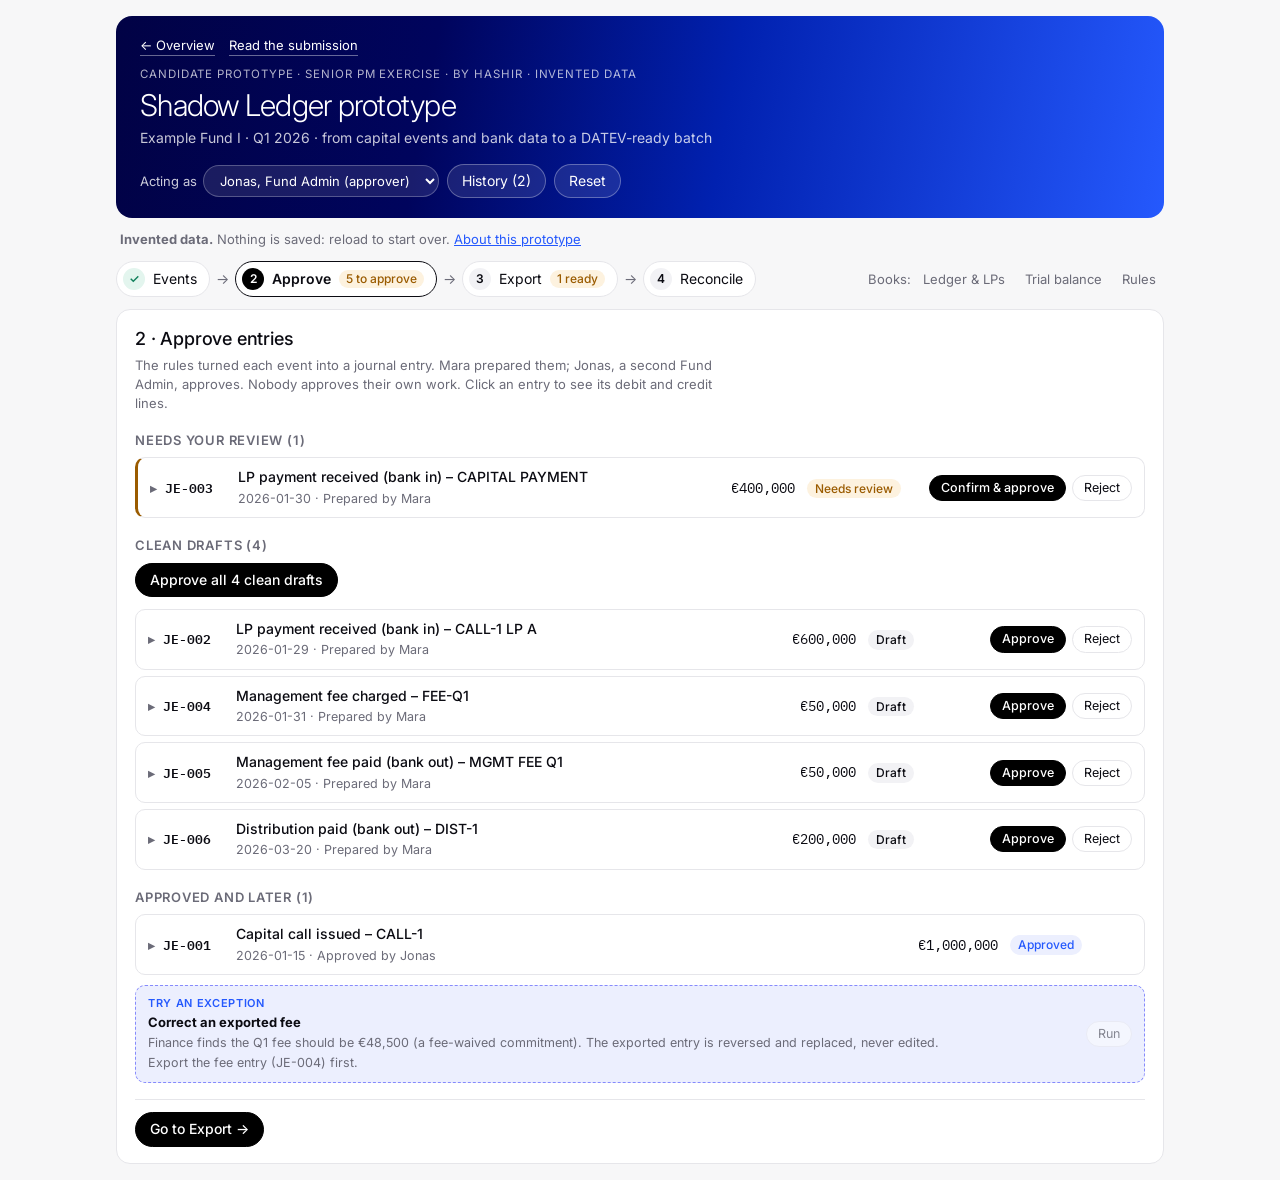
==== commit c384f63f: "Merge ops and controller into Fund Admin; label the accountant as reviewer Co-Authored-By: Claude Op" ====
--- a/demo.html
+++ b/demo.html
@@ -167,8 +167,8 @@
     <div class="controls">
       <label class="role" for="role">Acting as
         <select id="role">
-          <option value="controller">Jonas, fund controller (approver)</option>
-          <option value="ops">Mara, fund ops (preparer)</option>
+          <option value="controller">Jonas, Fund Admin (approver)</option>
+          <option value="ops">Mara, Fund Admin (preparer)</option>
         </select>
       </label>
       <button id="history" type="button" data-act="history">History</button>
@@ -219,7 +219,7 @@
 ];
 const TYPE_LABEL = Object.fromEntries(RULES.map(r=>[r.type,r.label]));
 const RULE_OF = Object.fromEntries(RULES.map(r=>[r.type,r]));
-const PEOPLE = {ops:"Mara (fund ops)",controller:"Jonas (controller)",system:"Rules engine",accountant:"Accountant (DATEV)"};
+const PEOPLE = {ops:"Mara (Fund Admin)",controller:"Jonas (Fund Admin)",system:"Rules engine",accountant:"External Accountant (DATEV, reviewer)"};
 const STEPS = [["events","Events"],["approve","Approve"],["export","Export"],["reconcile","Reconcile"]];
 const BOOKS = [["ledger","Ledger & LPs"],["tb","Trial balance"],["rules","Rules"]];
 const REASONS = ["Wrong amount","Wrong account","Missing support"];
@@ -289,8 +289,8 @@
   if(dup){ e.status="Blocked"; e.note="Duplicate of "+dup.id+" (same bank date, amount and payer). Not posted."; S.events.push(e);
     if(!quiet) log(PEOPLE.system,"Blocked "+e.id+": duplicate of "+dup.id+". No entry created."); return; }
   if((e.type==="capital_call_issued"||e.type==="distribution_paid") && !e.split){
-    e.status="Needs data"; e.note="LP split missing. The system doesn't guess: ops must add it from the call notice."; S.events.push(e);
-    if(!quiet) log(PEOPLE.system,"Held "+e.id+": LP split missing. No entry created until ops adds it."); return; }
+    e.status="Needs data"; e.note="LP split missing. The system doesn't guess: Fund Admin must add it from the call notice."; S.events.push(e);
+    if(!quiet) log(PEOPLE.system,"Held "+e.id+": LP split missing. No entry created until Fund Admin adds it."); return; }
   e.status="Processed"; S.events.push(e);
   const j = makeEntry(e);
   if(!quiet) log(PEOPLE.system,"Created "+j.id+" from "+e.id+" using "+j.rule+" ("+j.status+").");
@@ -339,7 +339,7 @@
 
 const SCEN = {
   dup:{t:"Duplicate bank line",p:"The bank feed sends LP A's €600,000 payment twice. The unique key blocks the copy, so nothing is posted twice."},
-  split:{t:"Missing LP split",p:"Capital call #2 (€500,000) arrives without an LP split. It's held, not guessed, until ops add the split."},
+  split:{t:"Missing LP split",p:"Capital call #2 (€500,000) arrives without an LP split. It's held, not guessed, until Fund Admin adds the split."},
   fix:{t:"Correct an exported fee",p:"Finance finds the Q1 fee should be €48,500 (a fee-waived commitment). The exported entry is reversed and replaced, never edited."},
   datev:{t:"Accountant edits in DATEV",p:"After import, the accountant moves the fee to another account by hand. Reconciliation shows the gap."}
 };
@@ -370,7 +370,7 @@
 }
 function eventActions(e){
   if(e.status==="Blocked"&&!e.dismissed) return '<div class="row" style="margin:6px 0 0"><button type="button" class="small" data-act="dismiss" data-id="'+e.id+'">Confirm duplicate and dismiss</button></div>';
-  if(e.status==="Needs data") return '<div class="row" style="margin:6px 0 0"><button type="button" class="small primary" data-act="addsplit" data-id="'+e.id+'"'+(S.role!=="ops"?' disabled':'')+'>Add LP split from call notice (60/40)</button>'+(S.role!=="ops"?'<span class="note">Only ops fix source data. <button type="button" class="link" data-act="as-ops">Switch to Mara</button></span>':'')+'</div>';
+  if(e.status==="Needs data") return '<div class="row" style="margin:6px 0 0"><button type="button" class="small primary" data-act="addsplit" data-id="'+e.id+'"'+(S.role!=="ops"?' disabled':'')+'>Add LP split from call notice (60/40)</button>'+(S.role!=="ops"?'<span class="note">Only the preparer fixes source data. <button type="button" class="link" data-act="as-ops">Switch to Mara</button></span>':'')+'</div>';
   return "";
 }
 
@@ -380,10 +380,10 @@
   const back=S.entries.filter(j=>j.rejected);
   const clean=S.entries.filter(j=>j.status==="Draft"&&!j.rejected);
   const done=S.entries.filter(j=>["Approved","Exported","Reconciled"].includes(j.status));
-  v.innerHTML='<h2>2 · Approve entries</h2><p class="hint">The rules turned each event into a journal entry. Mara (ops) prepared them; Jonas approves. Nobody approves their own work. Click an entry to see its debit and credit lines.</p>'+
+  v.innerHTML='<h2>2 · Approve entries</h2><p class="hint">The rules turned each event into a journal entry. Mara prepared them; Jonas, a second Fund Admin, approves. Nobody approves their own work. Click an entry to see its debit and credit lines.</p>'+
   (ctl?'':'<p class="note warn">You\'re acting as Mara, who prepared these entries, so you can\'t approve them. <button type="button" class="link" data-act="as-controller">Switch to Jonas</button></p>')+
   (flagged.length?'<h3>Needs your review ('+flagged.length+')</h3><div class="je-list">'+flagged.map(entryRow).join("")+'</div>':'')+
-  (back.length?'<h3>Sent back to ops ('+back.length+')</h3><div class="je-list">'+back.map(entryRow).join("")+'</div>':'')+
+  (back.length?'<h3>Sent back to Mara ('+back.length+')</h3><div class="je-list">'+back.map(entryRow).join("")+'</div>':'')+
   '<h3>Clean drafts ('+clean.length+')</h3>'+
   (clean.length?'<div class="row"><button type="button" class="primary" data-act="approveall"'+(ctl?'':' disabled')+'>Approve all '+clean.length+' clean drafts</button></div><div class="je-list">'+clean.map(entryRow).join("")+'</div>':'<div class="empty">No clean drafts waiting.</div>')+
   (done.length?'<h3>Approved and later ('+done.length+')</h3><div class="je-list">'+done.map(entryRow).join("")+'</div>':'')+
@@ -407,7 +407,7 @@
 }
 function entryActions(j){
   const ctl=S.role==="controller";
-  if(j.rejected) return '<button type="button" class="small" data-act="fixed" data-id="'+j.id+'"'+(S.role!=="ops"?' disabled title="Ops fix rejected entries"':'')+'>Mark fixed</button>';
+  if(j.rejected) return '<button type="button" class="small" data-act="fixed" data-id="'+j.id+'"'+(S.role!=="ops"?' disabled title="The preparer fixes rejected entries"':'')+'>Mark fixed</button>';
   if(j.status!=="Draft"&&j.status!=="Needs review") return "";
   if(S.rejecting===j.id) return '<span class="reasons"><span class="note">Why?</span>'+REASONS.map(r=>'<button type="button" class="small" data-act="rejectwith" data-id="'+j.id+'" data-reason="'+r+'">'+r+'</button>').join("")+'<button type="button" class="link" data-act="cancelreject">Cancel</button></span>';
   const dis=ctl?"":" disabled";
@@ -563,7 +563,7 @@
   if(act==="approveall"){ const r=S.entries.filter(j=>j.status==="Draft"&&!j.rejected); r.forEach(j=>{j.status="Approved";j.approvedBy=PEOPLE.controller;}); log(PEOPLE.controller,"Batch-approved "+r.length+" clean drafts: "+r.map(j=>j.id).join(", ")+"."); }
   if(act==="reject"){ S.rejecting=id; }
   if(act==="cancelreject"){ S.rejecting=null; }
-  if(act==="rejectwith"){ const j=S.entries.find(x=>x.id===id); j.prevStatus=j.status; j.status="Draft"; j.rejected=b.dataset.reason; S.rejecting=null; log(PEOPLE.controller,"Rejected "+id+": "+j.rejected+". Sent back to ops."); }
+  if(act==="rejectwith"){ const j=S.entries.find(x=>x.id===id); j.prevStatus=j.status; j.status="Draft"; j.rejected=b.dataset.reason; S.rejecting=null; log(PEOPLE.controller,"Rejected "+id+": "+j.rejected+". Sent back to Mara."); }
   if(act==="fixed"){ const j=S.entries.find(x=>x.id===id); log(PEOPLE.ops,"Marked "+id+" as fixed after rejection ("+j.rejected+")."); j.rejected=null; if(j.prevStatus==="Needs review") j.status="Needs review"; }
   if(act==="dismiss"){ const e=S.events.find(x=>x.id===id); e.dismissed=true; log(actor(),"Confirmed "+id+" as a duplicate and dismissed it."); }
   if(act==="addsplit"){ const e=S.events.find(x=>x.id===id); e.split={A:Math.round(e.amount*LPS.A.share)}; e.split.B=e.amount-e.split.A; e.status="Processed"; e.note=""; const j=makeEntry(e); log(PEOPLE.ops,"Added LP split to "+id+" from the call notice (A "+fmt(e.split.A)+", B "+fmt(e.split.B)+"). Created "+j.id+", now waiting in Approve."); }
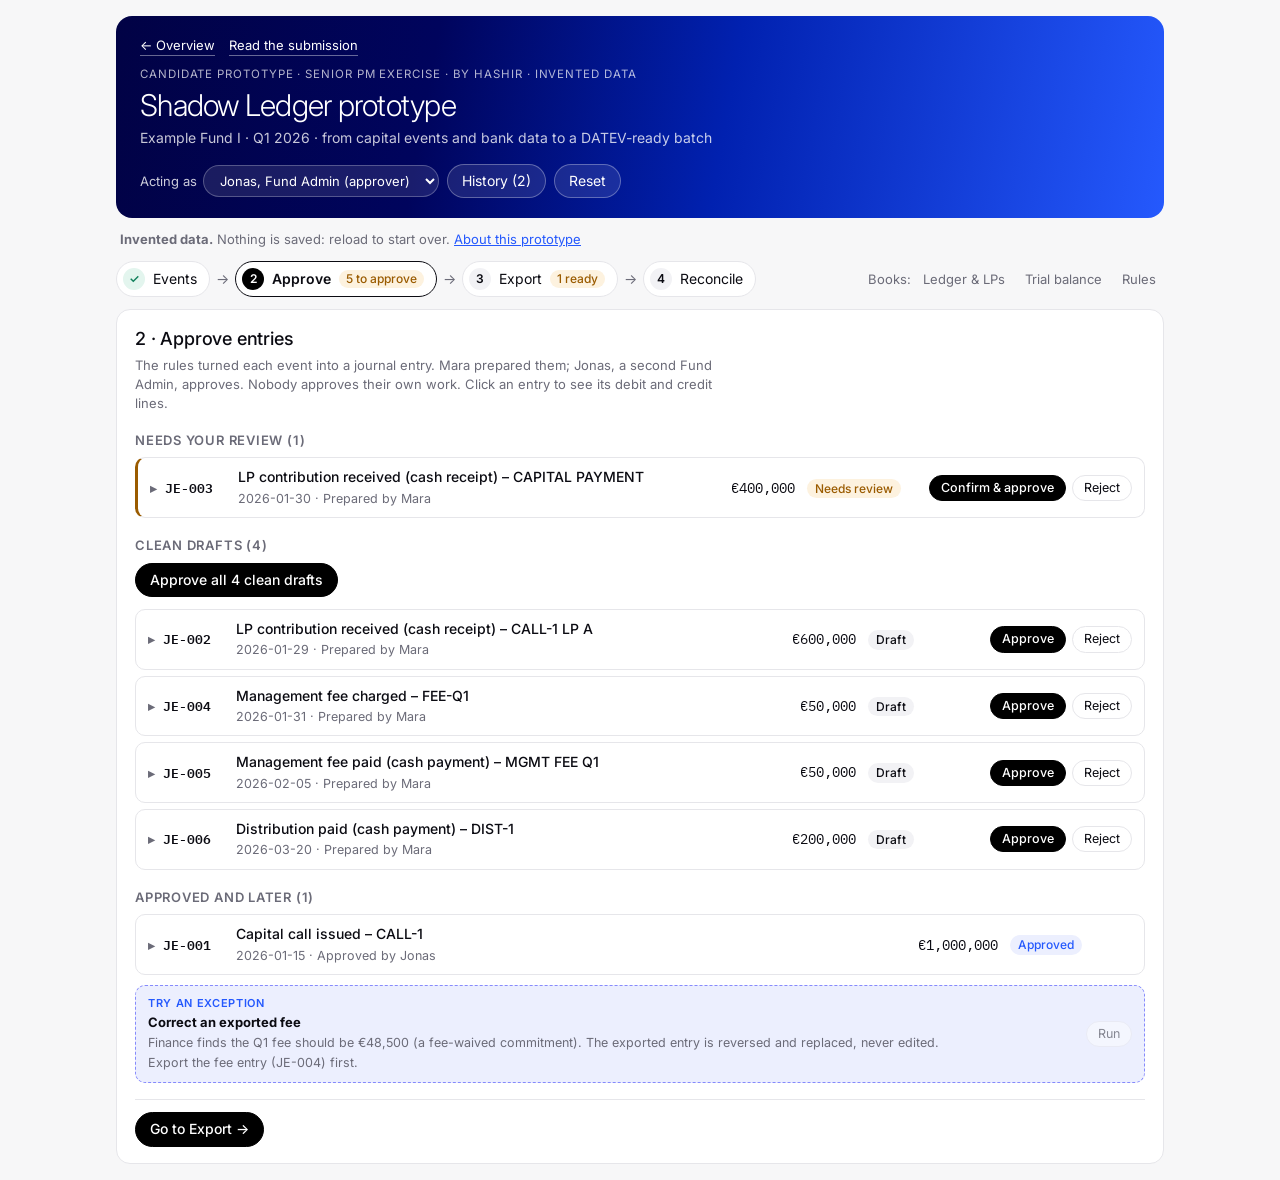
==== commit b8c4ca65: "Use accounting terminology in the submission and demo Co-Authored-By: Claude Opus 5.5 <noreply@anthr" ====
--- a/demo.html
+++ b/demo.html
@@ -212,10 +212,10 @@
              B:{name:"LP B – family office",commitment:4000000,share:0.4}};
 const RULES = [
   {id:"R1",type:"capital_call_issued",label:"Capital call issued",dr:"1400 LP receivables (per LP)",cr:"2000 LP capital contributions (per LP)",v:1},
-  {id:"R2",type:"contribution_received",label:"LP payment received (bank in)",dr:"1200 Bank",cr:"1400 LP receivables (per LP)",v:1},
+  {id:"R2",type:"contribution_received",label:"LP contribution received (cash receipt)",dr:"1200 Bank",cr:"1400 LP receivables (per LP)",v:1},
   {id:"R3",type:"fee_charged",label:"Management fee charged",dr:"6320 Management fee expense",cr:"3300 Payable to manager",v:1},
-  {id:"R4",type:"fee_paid",label:"Management fee paid (bank out)",dr:"3300 Payable to manager",cr:"1200 Bank",v:1},
-  {id:"R5",type:"distribution_paid",label:"Distribution paid (bank out)",dr:"2100 LP distributions (per LP)",cr:"1200 Bank",v:1}
+  {id:"R4",type:"fee_paid",label:"Management fee paid (cash payment)",dr:"3300 Payable to manager",cr:"1200 Bank",v:1},
+  {id:"R5",type:"distribution_paid",label:"Distribution paid (cash payment)",dr:"2100 LP distributions (per LP)",cr:"1200 Bank",v:1}
 ];
 const TYPE_LABEL = Object.fromEntries(RULES.map(r=>[r.type,r.label]));
 const RULE_OF = Object.fromEntries(RULES.map(r=>[r.type,r]));
@@ -231,10 +231,10 @@
        open:new Set(), rejecting:null, drawer:false, seq:{je:0,ev:110,b:0}};
   const ev = [
     {id:"E-101",date:"2026-01-15",source:"fund platform",type:"capital_call_issued",desc:"Capital call #1 (10% of commitments)",amount:1000000,split:{A:600000,B:400000},ref:"CALL-1",key:"CALL-1"},
-    {id:"E-102",date:"2026-01-29",source:"bank feed",type:"contribution_received",desc:"Incoming transfer from LP A",amount:600000,lp:"A",ref:"CALL-1 LP A",key:"BNK-0129-600000-LPA"},
-    {id:"E-103",date:"2026-01-30",source:"bank feed",type:"contribution_received",desc:"Incoming transfer from LP B",amount:400000,lp:"B",ref:"CAPITAL PAYMENT",key:"BNK-0130-400000-LPB",flag:"Bank reference doesn't name the call. Matched to call #1 by payer and amount: please confirm."},
+    {id:"E-102",date:"2026-01-29",source:"bank feed",type:"contribution_received",desc:"Cash receipt from LP A",amount:600000,lp:"A",ref:"CALL-1 LP A",key:"BNK-0129-600000-LPA"},
+    {id:"E-103",date:"2026-01-30",source:"bank feed",type:"contribution_received",desc:"Cash receipt from LP B",amount:400000,lp:"B",ref:"CAPITAL PAYMENT",key:"BNK-0130-400000-LPB",flag:"Bank reference doesn't name the call. Matched to call #1 by payer and amount: please confirm."},
     {id:"E-104",date:"2026-01-31",source:"fund platform",type:"fee_charged",desc:"Q1 management fee: 2% p.a. × €10m commitments ÷ 4",amount:50000,ref:"FEE-Q1",key:"FEE-Q1"},
-    {id:"E-105",date:"2026-02-05",source:"bank feed",type:"fee_paid",desc:"Outgoing transfer to manager",amount:50000,ref:"MGMT FEE Q1",key:"BNK-0205-50000-MGR"},
+    {id:"E-105",date:"2026-02-05",source:"bank feed",type:"fee_paid",desc:"Payment to manager",amount:50000,ref:"MGMT FEE Q1",key:"BNK-0205-50000-MGR"},
     {id:"E-106",date:"2026-03-20",source:"fund platform + bank feed",type:"distribution_paid",desc:"Distribution #1 paid to LPs",amount:200000,split:{A:120000,B:80000},ref:"DIST-1",key:"DIST-1"}
   ];
   ev.forEach(e=>ingest(e,true));
@@ -278,7 +278,7 @@
     rule:opts.rule||(RULE_OF[e.type].id+" v"+RULE_OF[e.type].v),lines,preparedBy:PEOPLE.ops,status:"Draft",notes:[],batch:null};
   if(dr!==cr){ j.status="Needs review"; j.notes.push({k:"bad",t:"Debits and credits don't balance."}); }
   if(e.flag){ j.status="Needs review"; j.notes.push({k:"warn",t:e.flag}); }
-  if(pd!==e.date){ j.notes.push({k:"warn",t:"Back-dated: event dated "+e.date+", but Q1 is already exported. Posted in the open period (Q2) with a reference to the original date."}); }
+  if(pd!==e.date){ j.notes.push({k:"warn",t:"Prior-period item: value date "+e.date+", but Q1 is already exported. Posted as an adjustment in the open period (Q2), referencing the original date."}); }
   if(opts.note) j.notes.push({k:"",t:opts.note});
   S.entries.push(j);
   return j;
@@ -341,7 +341,7 @@
   dup:{t:"Duplicate bank line",p:"The bank feed sends LP A's €600,000 payment twice. The unique key blocks the copy, so nothing is posted twice."},
   split:{t:"Missing LP split",p:"Capital call #2 (€500,000) arrives without an LP split. It's held, not guessed, until Fund Admin adds the split."},
   fix:{t:"Correct an exported fee",p:"Finance finds the Q1 fee should be €48,500 (a fee-waived commitment). The exported entry is reversed and replaced, never edited."},
-  datev:{t:"Accountant edits in DATEV",p:"After import, the accountant moves the fee to another account by hand. Reconciliation shows the gap."}
+  datev:{t:"Accountant edits in DATEV",p:"After import, the accountant reclassifies the fee to another account with a manual posting. Reconciliation shows the difference."}
 };
 function feeEntry(){ return S.entries.find(j=>j.event==="E-104"&&!j.reversal&&!j.replacement); }
 function feeExported(){ const f=feeEntry(); return f&&(f.status==="Exported"||f.status==="Reconciled"); }
@@ -355,7 +355,7 @@
 
 function vEvents(v){
   const open=S.events.filter(e=>(e.status==="Blocked"&&!e.dismissed)||e.status==="Needs data");
-  v.innerHTML='<h2>1 · Events</h2><p class="hint">Inputs from the fund platform (calls, fees, distributions) and the bank feed (money in and out). Each one is checked for duplicates and missing data before the rules create an entry.</p>'+
+  v.innerHTML='<h2>1 · Events</h2><p class="hint">Inputs from the fund platform (calls, fees, distributions) and the bank feed (cash receipts and payments). Each one is checked for duplicates and missing data before the rules create an entry.</p>'+
   (open.length?'<h3>Needs a person ('+open.length+')</h3>'+evTable(open):'')+
   '<h3>All events</h3>'+evTable(S.events.filter(e=>!open.includes(e)))+
   scenCard("dup")+scenCard("split")+nextBtn("approve","Go to Approve");
@@ -444,7 +444,7 @@
 
 function vReconcile(v){
   const exported = S.entries.filter(j=>j.status==="Exported"||j.status==="Reconciled");
-  let html='<h2>4 · Reconcile with DATEV</h2><p class="hint">After the accountant imports the batch, DATEV\'s balances are compared with the platform\'s exported entries. Entries that match become Reconciled; any gap gets an owner.</p>'+
+  let html='<h2>4 · Reconcile with DATEV</h2><p class="hint">After the accountant imports the batch, DATEV\'s balances are compared with the platform\'s exported entries. Entries that match become Reconciled; any reconciling item gets an owner.</p>'+
     '<div class="row"><button type="button" class="primary" data-act="reconcile"'+(S.entries.some(j=>j.status==="Exported")?"":" disabled")+'>Simulate DATEV import and reconcile</button>'+
     (exported.length?'':'<span class="note">Export a batch first.</span>')+'</div>';
   if(S.datev){
@@ -452,9 +452,9 @@
     const accs = [...new Set([...Object.keys(bun),...Object.keys(S.datev)])].sort();
     const net = (o,a)=>o[a]?o[a].dr-o[a].cr:0;
     const gaps = accs.filter(a=>net(bun,a)!==net(S.datev,a));
-    html+='<p>'+(gaps.length?'<span class="ko">'+gaps.length+' accounts differ.</span> The entry changed in DATEV stays Exported until the gap is explained. Owner: Jonas, with the accountant.':'<span class="ok">All accounts match.</span> Exported entries are now Reconciled.')+'</p>'+
+    html+='<p>'+(gaps.length?'<span class="ko">'+gaps.length+' accounts differ.</span> The entry changed in DATEV stays Exported until the difference is explained. Owner: Jonas, with the accountant.':'<span class="ok">All accounts match.</span> Exported entries are now Reconciled.')+'</p>'+
       '<div class="tablewrap"><table><thead><tr><th>Account</th><th class="num">Platform (Dr +)</th><th class="num">DATEV (Dr +)</th><th>Result</th></tr></thead><tbody>'+
-      accs.map(a=>{const x=net(bun,a),y=net(S.datev,a);return '<tr><td class="mono">'+a+' '+esc(ACCOUNTS[a].name)+'</td><td class="num">'+fmtSigned(x)+'</td><td class="num">'+fmtSigned(y)+'</td><td>'+(x===y?'<span class="ok">Match</span>':'<span class="pill s-Gap">Gap '+fmtSigned(y-x)+'</span>')+'</td></tr>';}).join("")+
+      accs.map(a=>{const x=net(bun,a),y=net(S.datev,a);return '<tr><td class="mono">'+a+' '+esc(ACCOUNTS[a].name)+'</td><td class="num">'+fmtSigned(x)+'</td><td class="num">'+fmtSigned(y)+'</td><td>'+(x===y?'<span class="ok">Match</span>':'<span class="pill s-Gap">Difference '+fmtSigned(y-x)+'</span>')+'</td></tr>';}).join("")+
       '</tbody></table></div>';
   } else if(S.batches.length&&!S.entries.some(j=>j.status==="Exported")){
     html+='<div class="empty">Everything exported is reconciled.</div>';
@@ -474,11 +474,11 @@
     return {called,paid,dist,net:paid-dist,unfunded:LPS[k].commitment-called};
   };
   v.innerHTML='<h2>Ledger &amp; LP accounts</h2><p class="hint">Reference view: the same entries sorted by account. '+previewToggle()+'</p>'+
-  '<h3>LP capital accounts</h3><div class="tablewrap"><table><thead><tr><th>LP</th><th class="num">Commitment</th><th class="num">Called</th><th class="num">Paid in</th><th class="num">Distributed</th><th class="num">Net contributed</th><th class="num">Unfunded</th></tr></thead><tbody>'+
+  '<h3>LP capital accounts</h3><div class="tablewrap"><table><thead><tr><th>LP</th><th class="num">Commitment</th><th class="num">Called</th><th class="num">Paid in</th><th class="num">Distributed</th><th class="num">Net contributed capital</th><th class="num">Unfunded commitment</th></tr></thead><tbody>'+
   Object.keys(LPS).map(k=>{const x=lp(k);return '<tr><td>'+esc(LPS[k].name)+'</td><td class="num">'+fmt(LPS[k].commitment)+'</td><td class="num">'+fmt(x.called)+'</td><td class="num">'+fmt(x.paid)+'</td><td class="num">'+fmt(x.dist)+'</td><td class="num">'+fmtSigned(x.net)+'</td><td class="num">'+fmt(x.unfunded)+'</td></tr>';}).join("")+
   '</tbody></table></div>'+
   '<h3>Account ledger</h3><div class="row"><label for="acc" class="note">Account</label><select id="acc">'+Object.entries(ACCOUNTS).map(([k,a])=>'<option value="'+k+'"'+(k===acc?" selected":"")+'>'+k+' '+esc(a.name)+'</option>').join("")+'</select></div>'+
-  '<div class="tablewrap"><table><thead><tr><th>Date</th><th>Entry</th><th>Text</th><th>LP</th><th class="num">Debit</th><th class="num">Credit</th><th class="num">Balance (Dr +)</th></tr></thead><tbody>'+
+  '<div class="tablewrap"><table><thead><tr><th>Date</th><th>Entry</th><th>Text</th><th>LP</th><th class="num">Debit</th><th class="num">Credit</th><th class="num">Running balance (Dr +)</th></tr></thead><tbody>'+
   (rows.length?rows.map(({j,l})=>{run+=l.dr-l.cr;return '<tr><td class="mono">'+j.date+'</td><td class="mono">'+j.id+'</td><td>'+esc(j.text)+'</td><td>'+(l.lp?"LP "+l.lp:"")+'</td><td class="num">'+fmt(l.dr)+'</td><td class="num">'+fmt(l.cr)+'</td><td class="num">'+fmtSigned(run)+'</td></tr>';}).join(""):'<tr><td colspan="7" class="note">No postings on this account yet.</td></tr>')+
   '</tbody></table></div>';
 }
@@ -495,7 +495,7 @@
   const r=rows.find(x=>x.acc==="1400"), p=rows.find(x=>x.acc==="3300");
   const bits=[];
   bits.push(r?"LP receivables of €"+fmt(r.dr||r.cr)+" are still open: capital called but not yet paid.":"LP receivables are zero: every call has been paid.");
-  if(p&&p.dr) bits.push("Payable to manager shows a €"+fmt(p.dr)+" debit: the manager owes the fund a refund after the fee correction.");
+  if(p&&p.dr) bits.push("Payable to manager shows a €"+fmt(p.dr)+" debit balance: a receivable from the manager after the fee correction, cleared by a credit note or refund.");
   else if(p&&p.cr) bits.push("€"+fmt(p.cr)+" is still owed to the manager.");
   else bits.push("Payable to manager is zero: the fee is settled.");
   return bits.join(" ");
@@ -512,14 +512,14 @@
 // ---------- scenarios ----------
 function runScen(k){
   S.scen[k]=true;
-  if(k==="dup"){ ingest({id:"E-"+(++S.seq.ev),date:"2026-01-29",source:"bank feed",type:"contribution_received",desc:"Incoming transfer from LP A (resent by bank)",amount:600000,lp:"A",ref:"CALL-1 LP A",key:"BNK-0129-600000-LPA"}); S.tab="events"; }
+  if(k==="dup"){ ingest({id:"E-"+(++S.seq.ev),date:"2026-01-29",source:"bank feed",type:"contribution_received",desc:"Cash receipt from LP A (resent by bank)",amount:600000,lp:"A",ref:"CALL-1 LP A",key:"BNK-0129-600000-LPA"}); S.tab="events"; }
   if(k==="split"){ ingest({id:"E-"+(++S.seq.ev),date:"2026-03-25",source:"fund platform",type:"capital_call_issued",desc:"Capital call #2 (5% of commitments)",amount:500000,split:null,ref:"CALL-2",key:"CALL-2"}); S.tab="events"; }
   if(k==="fix"){
     const orig=feeEntry();
     const e=S.events.find(x=>x.id==="E-104");
-    const rev=makeEntry(e,{lines:orig.lines.map(l=>({...l,dr:l.cr,cr:l.dr})),text:"Reversal of "+orig.id+" – fee basis corrected",rule:"Reversal of "+orig.id,note:"Reverses "+orig.id+" in full. The original stays visible."});
+    const rev=makeEntry(e,{lines:orig.lines.map(l=>({...l,dr:l.cr,cr:l.dr})),text:"Reversing entry of "+orig.id+" – fee basis corrected",rule:"Reversal of "+orig.id,note:"Reverses "+orig.id+" in full. The original stays visible."});
     rev.reversal=orig.id;
-    const rep=makeEntry(e,{amount:48500,text:"Management fee charged (corrected) – FEE-Q1",note:"Replaces "+orig.id+": 2% p.a. × €9.7m fee-bearing commitments ÷ 4 = €48,500. The manager now owes €1,500 back, which shows as a debit on 3300 until refunded."});
+    const rep=makeEntry(e,{amount:48500,text:"Management fee charged (corrected) – FEE-Q1",note:"Replaces "+orig.id+": 2% p.a. × €9.7m fee-bearing commitments ÷ 4 = €48,500. The fee was overcharged by €1,500: 3300 now shows a €1,500 debit balance, a receivable from the manager, until the manager issues a credit note or refunds it."});
     rep.replacement=orig.id;
     orig.notes.push({k:"warn",t:"Reversed by "+rev.id+", replaced by "+rep.id+"."});
     log(PEOPLE.ops,"Finance correction on "+orig.id+": created reversal "+rev.id+" and replacement "+rep.id+" (both need approval).");
@@ -544,7 +544,7 @@
   S.datev=d;
   let n=0;
   exported.forEach(j=>{ if(!j.datevChanged && j.status==="Exported"){ j.status="Reconciled"; n++; } });
-  log(PEOPLE.system,"Compared DATEV balances with the platform: "+n+" entries reconciled"+(S.datevChange?", 1 gap on the fee entry (owner: Jonas).":"."));
+  log(PEOPLE.system,"Compared DATEV balances with the platform: "+n+" entries reconciled"+(S.datevChange?", 1 reconciling item on the fee entry (owner: Jonas).":"."));
 }
 function setRole(r){ S.role=r; document.getElementById("role").value=r; S.rejecting=null; log(actor(),"Switched role."); }
 
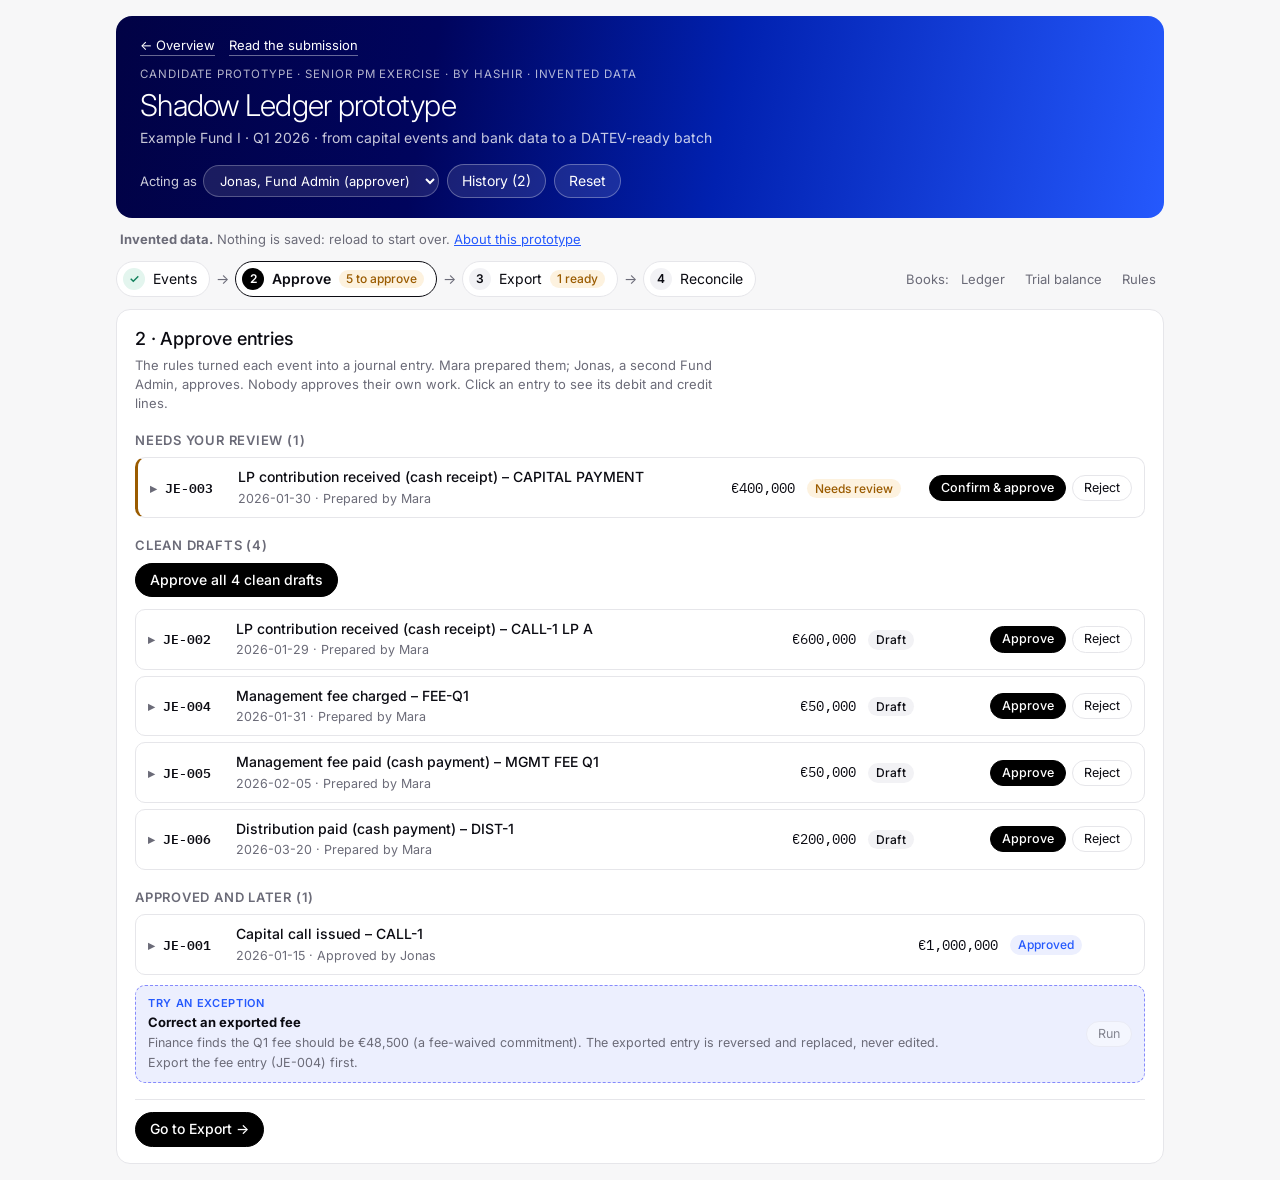
==== commit 06546458: "Merge policy unknowns, use phase names, move per-LP sub-ledger out of v1 Co-Authored-By: Claude Opus" ====
--- a/demo.html
+++ b/demo.html
@@ -201,41 +201,39 @@
 "use strict";
 const ACCOUNTS = {
   "1200":{name:"Bank – fund account",type:"Asset"},
-  "1400":{name:"LP receivables",type:"Asset",perLP:true},
-  "2000":{name:"LP capital contributions",type:"Equity",perLP:true},
-  "2100":{name:"LP distributions",type:"Equity",perLP:true},
+  "1400":{name:"LP receivables",type:"Asset"},
+  "2000":{name:"LP capital contributions",type:"Equity"},
+  "2100":{name:"LP distributions",type:"Equity"},
   "3300":{name:"Payable to manager",type:"Liability"},
   "6320":{name:"Management fee expense",type:"Expense"},
   "6300":{name:"Other operating expenses",type:"Expense"}
 };
-const LPS = {A:{name:"LP A – pension fund",commitment:6000000,share:0.6},
-             B:{name:"LP B – family office",commitment:4000000,share:0.4}};
 const RULES = [
-  {id:"R1",type:"capital_call_issued",label:"Capital call issued",dr:"1400 LP receivables (per LP)",cr:"2000 LP capital contributions (per LP)",v:1},
-  {id:"R2",type:"contribution_received",label:"LP contribution received (cash receipt)",dr:"1200 Bank",cr:"1400 LP receivables (per LP)",v:1},
+  {id:"R1",type:"capital_call_issued",label:"Capital call issued",dr:"1400 LP receivables",cr:"2000 LP capital contributions",v:1},
+  {id:"R2",type:"contribution_received",label:"LP contribution received (cash receipt)",dr:"1200 Bank",cr:"1400 LP receivables",v:1},
   {id:"R3",type:"fee_charged",label:"Management fee charged",dr:"6320 Management fee expense",cr:"3300 Payable to manager",v:1},
   {id:"R4",type:"fee_paid",label:"Management fee paid (cash payment)",dr:"3300 Payable to manager",cr:"1200 Bank",v:1},
-  {id:"R5",type:"distribution_paid",label:"Distribution paid (cash payment)",dr:"2100 LP distributions (per LP)",cr:"1200 Bank",v:1}
+  {id:"R5",type:"distribution_paid",label:"Distribution paid (cash payment)",dr:"2100 LP distributions",cr:"1200 Bank",v:1}
 ];
 const TYPE_LABEL = Object.fromEntries(RULES.map(r=>[r.type,r.label]));
 const RULE_OF = Object.fromEntries(RULES.map(r=>[r.type,r]));
 const PEOPLE = {ops:"Mara (Fund Admin)",controller:"Jonas (Fund Admin)",system:"Rules engine",accountant:"External Accountant (DATEV, reviewer)"};
 const STEPS = [["events","Events"],["approve","Approve"],["export","Export"],["reconcile","Reconcile"]];
-const BOOKS = [["ledger","Ledger & LPs"],["tb","Trial balance"],["rules","Rules"]];
+const BOOKS = [["ledger","Ledger"],["tb","Trial balance"],["rules","Rules"]];
 const REASONS = ["Wrong amount","Wrong account","Missing support"];
 
 let S;
 function seed(){
   S = {role:"controller",tab:"approve",events:[],entries:[],batches:[],log:[],q1Exported:false,
-       datev:null, datevChange:false, scen:{dup:false,split:false,fix:false,datev:false}, preview:true, ledgerAcc:"1200",
+       datev:null, datevChange:false, scen:{dup:false,fix:false,datev:false}, preview:true, ledgerAcc:"1200",
        open:new Set(), rejecting:null, drawer:false, seq:{je:0,ev:110,b:0}};
   const ev = [
-    {id:"E-101",date:"2026-01-15",source:"fund platform",type:"capital_call_issued",desc:"Capital call #1 (10% of commitments)",amount:1000000,split:{A:600000,B:400000},ref:"CALL-1",key:"CALL-1"},
+    {id:"E-101",date:"2026-01-15",source:"fund platform",type:"capital_call_issued",desc:"Capital call #1 (10% of commitments)",amount:1000000,ref:"CALL-1",key:"CALL-1"},
     {id:"E-102",date:"2026-01-29",source:"bank feed",type:"contribution_received",desc:"Cash receipt from LP A",amount:600000,lp:"A",ref:"CALL-1 LP A",key:"BNK-0129-600000-LPA"},
     {id:"E-103",date:"2026-01-30",source:"bank feed",type:"contribution_received",desc:"Cash receipt from LP B",amount:400000,lp:"B",ref:"CAPITAL PAYMENT",key:"BNK-0130-400000-LPB",flag:"Bank reference doesn't name the call. Matched to call #1 by payer and amount: please confirm."},
     {id:"E-104",date:"2026-01-31",source:"fund platform",type:"fee_charged",desc:"Q1 management fee: 2% p.a. × €10m commitments ÷ 4",amount:50000,ref:"FEE-Q1",key:"FEE-Q1"},
     {id:"E-105",date:"2026-02-05",source:"bank feed",type:"fee_paid",desc:"Payment to manager",amount:50000,ref:"MGMT FEE Q1",key:"BNK-0205-50000-MGR"},
-    {id:"E-106",date:"2026-03-20",source:"fund platform + bank feed",type:"distribution_paid",desc:"Distribution #1 paid to LPs",amount:200000,split:{A:120000,B:80000},ref:"DIST-1",key:"DIST-1"}
+    {id:"E-106",date:"2026-03-20",source:"fund platform + bank feed",type:"distribution_paid",desc:"Distribution #1 paid to LPs",amount:200000,ref:"DIST-1",key:"DIST-1"}
   ];
   ev.forEach(e=>ingest(e,true));
   // Pre-approve the capital call so the demo opens mid-quarter
@@ -258,14 +256,11 @@
 function linesFor(e,amountOverride){
   const a = amountOverride ?? e.amount;
   switch(e.type){
-    case "capital_call_issued": return [
-      ...Object.entries(e.split).map(([lp,v])=>({acc:"1400",lp,dr:v,cr:0})),
-      ...Object.entries(e.split).map(([lp,v])=>({acc:"2000",lp,dr:0,cr:v}))];
-    case "contribution_received": return [{acc:"1200",dr:a,cr:0},{acc:"1400",lp:e.lp,dr:0,cr:a}];
+    case "capital_call_issued": return [{acc:"1400",dr:a,cr:0},{acc:"2000",dr:0,cr:a}];
+    case "contribution_received": return [{acc:"1200",dr:a,cr:0},{acc:"1400",dr:0,cr:a}];
     case "fee_charged": return [{acc:"6320",dr:a,cr:0},{acc:"3300",dr:0,cr:a}];
     case "fee_paid": return [{acc:"3300",dr:a,cr:0},{acc:"1200",dr:0,cr:a}];
-    case "distribution_paid": return [
-      ...Object.entries(e.split).map(([lp,v])=>({acc:"2100",lp,dr:v,cr:0})),{acc:"1200",dr:0,cr:a}];
+    case "distribution_paid": return [{acc:"2100",dr:a,cr:0},{acc:"1200",dr:0,cr:a}];
   }
   return [];
 }
@@ -288,9 +283,6 @@
   const dup = S.events.find(x=>x.key===e.key && x.status!=="Blocked");
   if(dup){ e.status="Blocked"; e.note="Duplicate of "+dup.id+" (same bank date, amount and payer). Not posted."; S.events.push(e);
     if(!quiet) log(PEOPLE.system,"Blocked "+e.id+": duplicate of "+dup.id+". No entry created."); return; }
-  if((e.type==="capital_call_issued"||e.type==="distribution_paid") && !e.split){
-    e.status="Needs data"; e.note="LP split missing. The system doesn't guess: Fund Admin must add it from the call notice."; S.events.push(e);
-    if(!quiet) log(PEOPLE.system,"Held "+e.id+": LP split missing. No entry created until Fund Admin adds it."); return; }
   e.status="Processed"; S.events.push(e);
   const j = makeEntry(e);
   if(!quiet) log(PEOPLE.system,"Created "+j.id+" from "+e.id+" using "+j.rule+" ("+j.status+").");
@@ -301,9 +293,8 @@
 function balances(filterFn){
   const b={};
   S.entries.filter(filterFn).forEach(j=>j.lines.forEach(l=>{
-    b[l.acc]=b[l.acc]||{dr:0,cr:0,lp:{}};
+    b[l.acc]=b[l.acc]||{dr:0,cr:0};
     b[l.acc].dr+=l.dr; b[l.acc].cr+=l.cr;
-    if(l.lp){ b[l.acc].lp[l.lp]=(b[l.acc].lp[l.lp]||0)+l.dr-l.cr; }
   }));
   return b;
 }
@@ -315,7 +306,7 @@
 // ---------- step state ----------
 function stepInfo(k){
   const hasBatch=S.batches.length>0;
-  if(k==="events"){ const n=S.events.filter(e=>(e.status==="Blocked"&&!e.dismissed)||e.status==="Needs data").length; return {n,label:n?n+" to resolve":"",done:!n}; }
+  if(k==="events"){ const n=S.events.filter(e=>e.status==="Blocked"&&!e.dismissed).length; return {n,label:n?n+" to resolve":"",done:!n}; }
   if(k==="approve"){ const n=S.entries.filter(j=>j.status==="Draft"||j.status==="Needs review").length; return {n,label:n?n+" to approve":"",done:!n}; }
   if(k==="export"){ const n=S.entries.filter(j=>j.status==="Approved").length; return {n,label:n?n+" ready":"",done:!n&&hasBatch}; }
   const n=S.entries.filter(j=>j.status==="Exported").length; return {n,label:n?n+" open":"",done:!n&&hasBatch};
@@ -334,12 +325,11 @@
   const v=document.getElementById("view");
   ({events:vEvents,approve:vApprove,export:vExport,reconcile:vReconcile,ledger:vLedger,tb:vTB,rules:vRules})[S.tab](v);
 }
-function pill(s){const cls = (s==="Needs review"||s==="Needs data")?"Needs":s.split(" ")[0];return '<span class="pill s-'+cls+'">'+esc(s)+'</span>';}
+function pill(s){const cls = s==="Needs review"?"Needs":s.split(" ")[0];return '<span class="pill s-'+cls+'">'+esc(s)+'</span>';}
 function nextBtn(k,text){ return '<div class="next"><button type="button" class="primary" data-tab="'+k+'">'+text+' →</button></div>'; }
 
 const SCEN = {
   dup:{t:"Duplicate bank line",p:"The bank feed sends LP A's €600,000 payment twice. The unique key blocks the copy, so nothing is posted twice."},
-  split:{t:"Missing LP split",p:"Capital call #2 (€500,000) arrives without an LP split. It's held, not guessed, until Fund Admin adds the split."},
   fix:{t:"Correct an exported fee",p:"Finance finds the Q1 fee should be €48,500 (a fee-waived commitment). The exported entry is reversed and replaced, never edited."},
   datev:{t:"Accountant edits in DATEV",p:"After import, the accountant reclassifies the fee to another account with a manual posting. Reconciliation shows the difference."}
 };
@@ -354,23 +344,22 @@
 }
 
 function vEvents(v){
-  const open=S.events.filter(e=>(e.status==="Blocked"&&!e.dismissed)||e.status==="Needs data");
+  const open=S.events.filter(e=>e.status==="Blocked"&&!e.dismissed);
   v.innerHTML='<h2>1 · Events</h2><p class="hint">Inputs from the fund platform (calls, fees, distributions) and the bank feed (cash receipts and payments). Each one is checked for duplicates and missing data before the rules create an entry.</p>'+
   (open.length?'<h3>Needs a person ('+open.length+')</h3>'+evTable(open):'')+
   '<h3>All events</h3>'+evTable(S.events.filter(e=>!open.includes(e)))+
-  scenCard("dup")+scenCard("split")+nextBtn("approve","Go to Approve");
+  scenCard("dup")+nextBtn("approve","Go to Approve");
 }
 function evTable(list){
   return '<div class="tablewrap"><table><thead><tr><th>Date</th><th>Event</th><th>Source</th><th class="num">EUR</th><th>Status</th></tr></thead><tbody>'+
   list.map(e=>'<tr><td class="mono">'+e.date+'</td><td><b>'+esc(e.desc)+'</b><div class="note">'+e.id+' · '+esc(e.ref)+
-    (e.split?' · split '+Object.entries(e.split).map(([k,x])=>"LP "+k+" "+fmt(x)).join(" / "):(e.lp?' · payer LP '+e.lp:''))+'</div>'+
+    (e.lp?' · payer LP '+e.lp:'')+'</div>'+
     (e.note?'<div class="note '+(e.status==="Blocked"?"bad":"warn")+'">'+esc(e.note)+'</div>':'')+eventActions(e)+
     '</td><td>'+esc(e.source)+'</td><td class="num">'+fmt(e.amount)+'</td><td>'+pill(e.dismissed?"Dismissed":e.status)+'</td></tr>').join("")+
   '</tbody></table></div>';
 }
 function eventActions(e){
   if(e.status==="Blocked"&&!e.dismissed) return '<div class="row" style="margin:6px 0 0"><button type="button" class="small" data-act="dismiss" data-id="'+e.id+'">Confirm duplicate and dismiss</button></div>';
-  if(e.status==="Needs data") return '<div class="row" style="margin:6px 0 0"><button type="button" class="small primary" data-act="addsplit" data-id="'+e.id+'"'+(S.role!=="ops"?' disabled':'')+'>Add LP split from call notice (60/40)</button>'+(S.role!=="ops"?'<span class="note">Only the preparer fixes source data. <button type="button" class="link" data-act="as-ops">Switch to Mara</button></span>':'')+'</div>';
   return "";
 }
 
@@ -401,8 +390,8 @@
     '<span class="st">'+pill(status)+'</span>'+
     '<span class="acts">'+entryActions(j)+'</span></summary>'+
     '<div class="je-body">'+j.notes.map(n=>'<div class="note '+n.k+'">'+esc(n.t)+'</div>').join("")+
-    '<div class="tablewrap"><table><thead><tr><th>Account</th><th>LP</th><th class="num">Debit</th><th class="num">Credit</th></tr></thead><tbody>'+
-    j.lines.map(l=>'<tr><td class="mono">'+l.acc+' '+esc(ACCOUNTS[l.acc].name)+'</td><td>'+(l.lp?"LP "+l.lp:"")+'</td><td class="num">'+fmt(l.dr)+'</td><td class="num">'+fmt(l.cr)+'</td></tr>').join("")+
+    '<div class="tablewrap"><table><thead><tr><th>Account</th><th class="num">Debit</th><th class="num">Credit</th></tr></thead><tbody>'+
+    j.lines.map(l=>'<tr><td class="mono">'+l.acc+' '+esc(ACCOUNTS[l.acc].name)+'</td><td class="num">'+fmt(l.dr)+'</td><td class="num">'+fmt(l.cr)+'</td></tr>').join("")+
     '</tbody></table></div><p class="note">Source '+j.event+' · rule '+esc(j.rule)+' · prepared by '+esc(j.preparedBy)+(j.approvedBy?' · approved by '+esc(j.approvedBy):'')+(j.batch?' · batch '+j.batch:'')+'</p></div></details>';
 }
 function entryActions(j){
@@ -435,8 +424,8 @@
   b.entries.map(id=>S.entries.find(j=>j.id===id)).forEach(j=>{
     const d=j.date.slice(8,10)+j.date.slice(5,7);
     const drs=j.lines.filter(l=>l.dr), crs=j.lines.filter(l=>l.cr);
-    if(drs.length>=crs.length){ drs.forEach((l,i)=>{const c=crs[Math.min(i,crs.length-1)];rows.push([fmtDE(l.dr),"S",l.acc+(l.lp?"-"+l.lp:""),c.acc+(c.lp?"-"+c.lp:""),d,j.id,j.text.slice(0,60)].join(";"));}); }
-    else { crs.forEach((l,i)=>{const c=drs[Math.min(i,drs.length-1)];rows.push([fmtDE(l.cr),"H",l.acc+(l.lp?"-"+l.lp:""),c.acc+(c.lp?"-"+c.lp:""),d,j.id,j.text.slice(0,60)].join(";"));}); }
+    if(drs.length>=crs.length){ drs.forEach((l,i)=>{const c=crs[Math.min(i,crs.length-1)];rows.push([fmtDE(l.dr),"S",l.acc,c.acc,d,j.id,j.text.slice(0,60)].join(";"));}); }
+    else { crs.forEach((l,i)=>{const c=drs[Math.min(i,drs.length-1)];rows.push([fmtDE(l.cr),"H",l.acc,c.acc,d,j.id,j.text.slice(0,60)].join(";"));}); }
   });
   return rows.join("\n");
 }
@@ -465,21 +454,13 @@
 
 function previewToggle(){ return '<label class="note"><input type="checkbox" id="preview"'+(S.preview?" checked":"")+'> Include unapproved entries</label>'; }
 function vLedger(v){
-  const b = balances(j=>postedStatuses().includes(j.status));
   const acc = S.ledgerAcc;
   let run=0;
   const rows = S.entries.filter(j=>postedStatuses().includes(j.status)).flatMap(j=>j.lines.filter(l=>l.acc===acc).map(l=>({j,l})));
-  const lp = k=>{
-    const called=(b["2000"]?.lp[k]||0)*-1, paid=called-((b["1400"]?.lp[k])||0), dist=(b["2100"]?.lp[k]||0);
-    return {called,paid,dist,net:paid-dist,unfunded:LPS[k].commitment-called};
-  };
-  v.innerHTML='<h2>Ledger &amp; LP accounts</h2><p class="hint">Reference view: the same entries sorted by account. '+previewToggle()+'</p>'+
-  '<h3>LP capital accounts</h3><div class="tablewrap"><table><thead><tr><th>LP</th><th class="num">Commitment</th><th class="num">Called</th><th class="num">Paid in</th><th class="num">Distributed</th><th class="num">Net contributed capital</th><th class="num">Unfunded commitment</th></tr></thead><tbody>'+
-  Object.keys(LPS).map(k=>{const x=lp(k);return '<tr><td>'+esc(LPS[k].name)+'</td><td class="num">'+fmt(LPS[k].commitment)+'</td><td class="num">'+fmt(x.called)+'</td><td class="num">'+fmt(x.paid)+'</td><td class="num">'+fmt(x.dist)+'</td><td class="num">'+fmtSigned(x.net)+'</td><td class="num">'+fmt(x.unfunded)+'</td></tr>';}).join("")+
-  '</tbody></table></div>'+
-  '<h3>Account ledger</h3><div class="row"><label for="acc" class="note">Account</label><select id="acc">'+Object.entries(ACCOUNTS).map(([k,a])=>'<option value="'+k+'"'+(k===acc?" selected":"")+'>'+k+' '+esc(a.name)+'</option>').join("")+'</select></div>'+
-  '<div class="tablewrap"><table><thead><tr><th>Date</th><th>Entry</th><th>Text</th><th>LP</th><th class="num">Debit</th><th class="num">Credit</th><th class="num">Running balance (Dr +)</th></tr></thead><tbody>'+
-  (rows.length?rows.map(({j,l})=>{run+=l.dr-l.cr;return '<tr><td class="mono">'+j.date+'</td><td class="mono">'+j.id+'</td><td>'+esc(j.text)+'</td><td>'+(l.lp?"LP "+l.lp:"")+'</td><td class="num">'+fmt(l.dr)+'</td><td class="num">'+fmt(l.cr)+'</td><td class="num">'+fmtSigned(run)+'</td></tr>';}).join(""):'<tr><td colspan="7" class="note">No postings on this account yet.</td></tr>')+
+  v.innerHTML='<h2>Ledger</h2><p class="hint">Reference view: the same entries sorted by account, at fund level. A per-LP sub-ledger comes after v1. '+previewToggle()+'</p>'+
+  '<div class="row"><label for="acc" class="note">Account</label><select id="acc">'+Object.entries(ACCOUNTS).map(([k,a])=>'<option value="'+k+'"'+(k===acc?" selected":"")+'>'+k+' '+esc(a.name)+'</option>').join("")+'</select></div>'+
+  '<div class="tablewrap"><table><thead><tr><th>Date</th><th>Entry</th><th>Text</th><th class="num">Debit</th><th class="num">Credit</th><th class="num">Running balance (Dr +)</th></tr></thead><tbody>'+
+  (rows.length?rows.map(({j,l})=>{run+=l.dr-l.cr;return '<tr><td class="mono">'+j.date+'</td><td class="mono">'+j.id+'</td><td>'+esc(j.text)+'</td><td class="num">'+fmt(l.dr)+'</td><td class="num">'+fmt(l.cr)+'</td><td class="num">'+fmtSigned(run)+'</td></tr>';}).join(""):'<tr><td colspan="6" class="note">No postings on this account yet.</td></tr>')+
   '</tbody></table></div>';
 }
 function vTB(v){
@@ -504,8 +485,8 @@
   v.innerHTML='<h2>Mapping rules</h2><p class="hint">Each event type maps to debit and credit accounts. Rules are versioned configuration owned by Finance and signed off by the accountant, so every entry can say which rule produced it. Account numbers are invented.</p>'+
   '<div class="tablewrap"><table><thead><tr><th>Rule</th><th>Event type</th><th>Debit</th><th>Credit</th><th>Version</th></tr></thead><tbody>'+
   RULES.map(r=>'<tr><td class="mono">'+r.id+'</td><td>'+esc(r.label)+'</td><td>'+esc(r.dr)+'</td><td>'+esc(r.cr)+'</td><td class="mono">v'+r.v+'</td></tr>').join("")+
-  '</tbody></table></div><h3>Chart of accounts (illustrative)</h3><div class="tablewrap"><table><thead><tr><th>Account</th><th>Name</th><th>Type</th><th>Per-LP sub-ledger</th></tr></thead><tbody>'+
-  Object.entries(ACCOUNTS).map(([k,a])=>'<tr><td class="mono">'+k+'</td><td>'+esc(a.name)+'</td><td>'+a.type+'</td><td>'+(a.perLP?"Yes":"–")+'</td></tr>').join("")+'</tbody></table></div>'+
+  '</tbody></table></div><h3>Chart of accounts (illustrative)</h3><div class="tablewrap"><table><thead><tr><th>Account</th><th>Name</th><th>Type</th></tr></thead><tbody>'+
+  Object.entries(ACCOUNTS).map(([k,a])=>'<tr><td class="mono">'+k+'</td><td>'+esc(a.name)+'</td><td>'+a.type+'</td></tr>').join("")+'</tbody></table></div>'+
   '<p class="hint" style="margin-top:12px">Open policy questions for Finance: book the receivable when the call is issued or only when cash arrives? Is a distribution a return of capital or a profit? How is VAT on the management fee treated?</p>';
 }
 
@@ -513,7 +494,6 @@
 function runScen(k){
   S.scen[k]=true;
   if(k==="dup"){ ingest({id:"E-"+(++S.seq.ev),date:"2026-01-29",source:"bank feed",type:"contribution_received",desc:"Cash receipt from LP A (resent by bank)",amount:600000,lp:"A",ref:"CALL-1 LP A",key:"BNK-0129-600000-LPA"}); S.tab="events"; }
-  if(k==="split"){ ingest({id:"E-"+(++S.seq.ev),date:"2026-03-25",source:"fund platform",type:"capital_call_issued",desc:"Capital call #2 (5% of commitments)",amount:500000,split:null,ref:"CALL-2",key:"CALL-2"}); S.tab="events"; }
   if(k==="fix"){
     const orig=feeEntry();
     const e=S.events.find(x=>x.id==="E-104");
@@ -566,7 +546,6 @@
   if(act==="rejectwith"){ const j=S.entries.find(x=>x.id===id); j.prevStatus=j.status; j.status="Draft"; j.rejected=b.dataset.reason; S.rejecting=null; log(PEOPLE.controller,"Rejected "+id+": "+j.rejected+". Sent back to Mara."); }
   if(act==="fixed"){ const j=S.entries.find(x=>x.id===id); log(PEOPLE.ops,"Marked "+id+" as fixed after rejection ("+j.rejected+")."); j.rejected=null; if(j.prevStatus==="Needs review") j.status="Needs review"; }
   if(act==="dismiss"){ const e=S.events.find(x=>x.id===id); e.dismissed=true; log(actor(),"Confirmed "+id+" as a duplicate and dismissed it."); }
-  if(act==="addsplit"){ const e=S.events.find(x=>x.id===id); e.split={A:Math.round(e.amount*LPS.A.share)}; e.split.B=e.amount-e.split.A; e.status="Processed"; e.note=""; const j=makeEntry(e); log(PEOPLE.ops,"Added LP split to "+id+" from the call notice (A "+fmt(e.split.A)+", B "+fmt(e.split.B)+"). Created "+j.id+", now waiting in Approve."); }
   if(act==="export"){
     const a=S.entries.filter(j=>j.status==="Approved");
     const id2="B-"+String(++S.seq.b).padStart(3,"0");
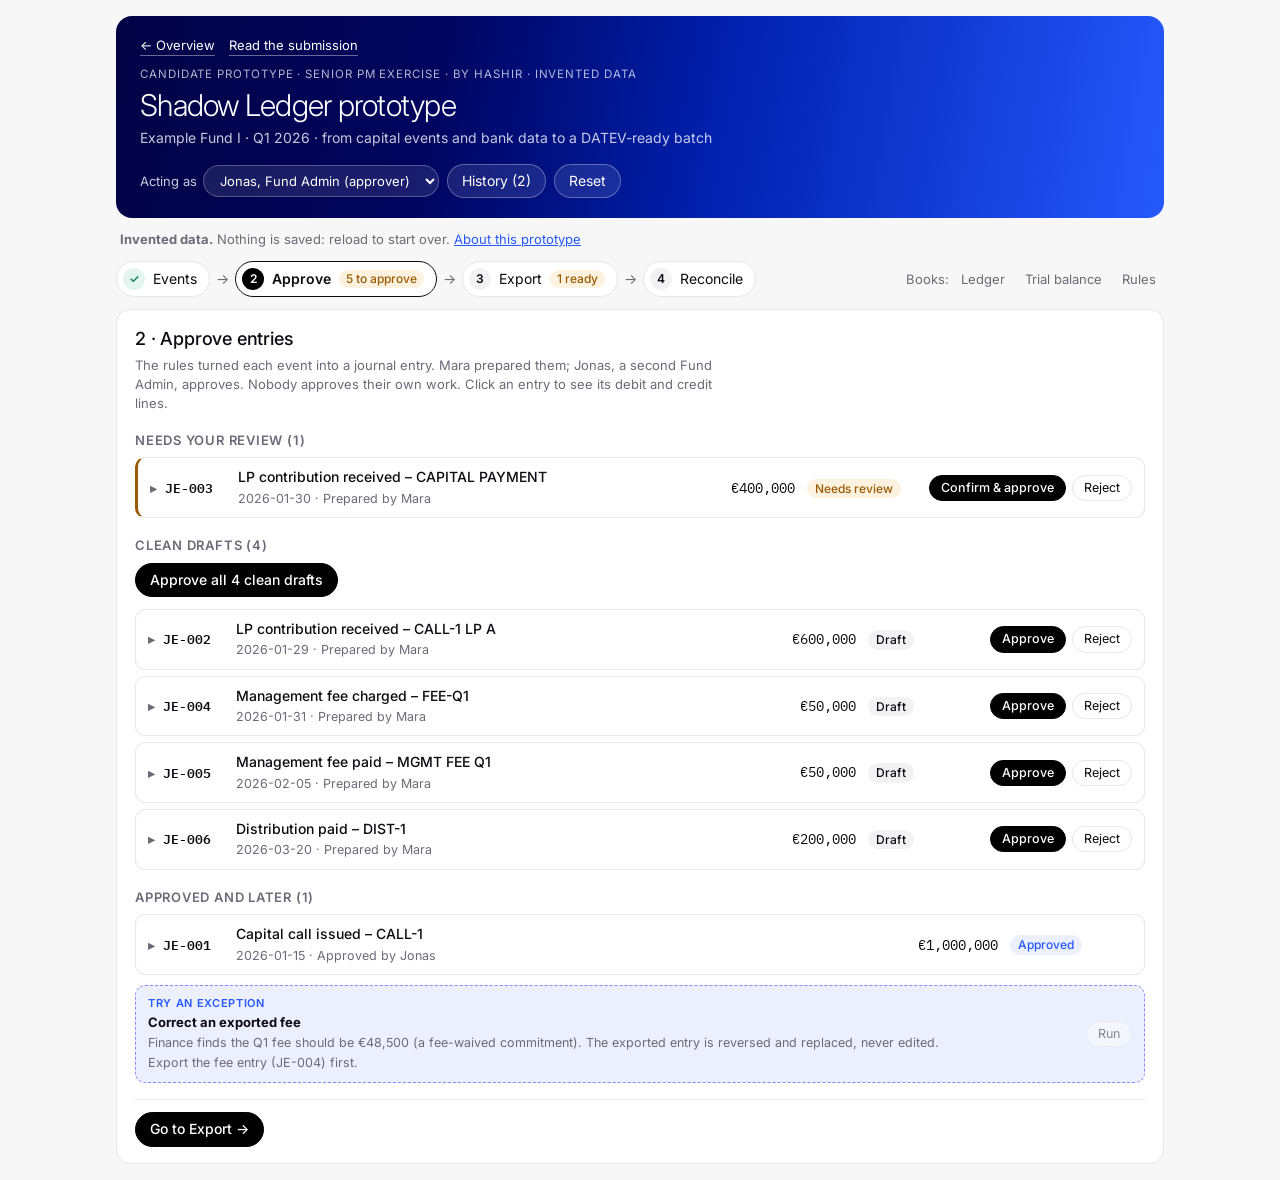
==== commit 8c3e2307: "Make mapping rules transparent; use neutral placeholder accounts Co-Authored-By: Claude Opus 5.5 <no" ====
--- a/demo.html
+++ b/demo.html
@@ -144,6 +144,24 @@
 pre.csv{background:var(--info-soft);border:1px solid var(--line);border-radius:10px;padding:10px;overflow-x:auto;font:12px/1.5 var(--font-mono);margin:8px 0}
 .next{margin-top:16px;padding-top:12px;border-top:1px solid var(--line);display:flex;gap:10px;align-items:center;flex-wrap:wrap}
 
+/* Rules view: one transparent card per rule */
+.lifecycle{display:grid;gap:6px;margin:0 0 14px}
+.lifecycle div{display:flex;gap:6px;align-items:center;flex-wrap:wrap;font-size:13px}
+.lifecycle .chip{border:1px solid var(--line);background:var(--surface);border-radius:999px;padding:2px 10px}
+.lifecycle .res{color:var(--good);font-size:12.5px}
+.rules{display:grid;grid-template-columns:repeat(auto-fit,minmax(300px,1fr));gap:10px}
+.rule{border:1px solid var(--line);border-radius:12px;padding:12px 14px;display:grid;gap:6px;align-content:start;scroll-margin-top:16px}
+.rule:target,.rule.hl{border-color:var(--accent)}
+.rule h4{margin:0;font-size:14px;font-weight:600}
+.rule h4 span{font-family:var(--font-mono);color:var(--accent);margin-right:6px}
+.rule dl{display:grid;grid-template-columns:70px minmax(0,1fr);gap:4px 10px;margin:0;font-size:13px}
+.rule dt{color:var(--muted);font-size:12px;text-transform:uppercase;letter-spacing:.05em;padding-top:1px}
+.rule dd{margin:0}
+.rule table{font-size:12.5px}
+.rule .used{display:flex;gap:4px;flex-wrap:wrap}
+.exl{display:grid;grid-template-columns:auto minmax(0,1fr) auto;gap:2px 10px;margin:4px 0 2px;padding:6px 8px;background:var(--info-soft);border-radius:8px;font-size:12.5px}
+.exl .num{text-align:right;font-variant-numeric:tabular-nums}
+.rulefor{display:flex;gap:8px;flex-wrap:wrap;align-items:baseline;background:var(--info-soft);border-radius:8px;padding:6px 10px;margin:8px 0 2px;font-size:12.5px}
 /* History drawer */
 .scrim{position:fixed;inset:0;background:var(--scrim);z-index:20}
 .drawer{position:fixed;top:0;right:0;bottom:0;width:min(380px,100%);background:var(--surface);border-left:1px solid var(--line);z-index:21;display:flex;flex-direction:column;padding:16px;padding-top:max(16px,env(safe-area-inset-top,0px))}
@@ -200,21 +218,39 @@
 (function(){
 "use strict";
 const ACCOUNTS = {
-  "1200":{name:"Bank – fund account",type:"Asset"},
-  "1400":{name:"LP receivables",type:"Asset"},
-  "2000":{name:"LP capital contributions",type:"Equity"},
-  "2100":{name:"LP distributions",type:"Equity"},
-  "3300":{name:"Payable to manager",type:"Liability"},
-  "6320":{name:"Management fee expense",type:"Expense"},
-  "6300":{name:"Other operating expenses",type:"Expense"}
+  "1000":{name:"Bank – fund account",type:"Asset",holds:"Cash in the fund's bank account",side:"Debit"},
+  "1100":{name:"LP receivables",type:"Asset",holds:"Capital called but not yet paid by LPs",side:"Debit"},
+  "2000":{name:"Payable to manager",type:"Liability",holds:"Fees charged but not yet paid to the manager",side:"Credit"},
+  "3000":{name:"LP capital contributions",type:"Equity",holds:"Capital the LPs have been called for",side:"Credit"},
+  "3100":{name:"LP distributions",type:"Equity",holds:"Money returned to LPs",side:"Debit"},
+  "4000":{name:"Management fee expense",type:"Expense",holds:"The fund's cost of the management fee",side:"Debit"},
+  "4100":{name:"Other operating expenses",type:"Expense",holds:"Other running costs (used here only in the DATEV-edit scenario)",side:"Debit"}
 };
+// Each rule explains itself: trigger, what it posts, where the amount comes from, why, and the effect on the books.
 const RULES = [
-  {id:"R1",type:"capital_call_issued",label:"Capital call issued",dr:"1400 LP receivables",cr:"2000 LP capital contributions",v:1},
-  {id:"R2",type:"contribution_received",label:"LP contribution received (cash receipt)",dr:"1200 Bank",cr:"1400 LP receivables",v:1},
-  {id:"R3",type:"fee_charged",label:"Management fee charged",dr:"6320 Management fee expense",cr:"3300 Payable to manager",v:1},
-  {id:"R4",type:"fee_paid",label:"Management fee paid (cash payment)",dr:"3300 Payable to manager",cr:"1200 Bank",v:1},
-  {id:"R5",type:"distribution_paid",label:"Distribution paid (cash payment)",dr:"2100 LP distributions",cr:"1200 Bank",v:1}
+  {id:"R1",type:"capital_call_issued",label:"Capital call issued",dr:"1100",cr:"3000",
+   when:"The fund platform issues a capital call notice.",amount:"The total amount called.",
+   why:"LPs now owe the fund the called amount, and that part of their commitment becomes capital in the fund.",
+   effect:"LP receivables ↑ · LP capital ↑",ex:{amt:1000000,ref:"Capital call #1"},
+   policy:"Booked when the call is issued. The alternative, booking only when cash arrives, is an open policy choice."},
+  {id:"R2",type:"contribution_received",label:"LP contribution received",dr:"1000",cr:"1100",
+   when:"The bank feed shows a cash receipt matched to an open call.",amount:"The amount received.",
+   why:"The cash arrives and the LP's receivable is cleared.",
+   effect:"Bank ↑ · LP receivables ↓",ex:{amt:600000,ref:"LP A pays its share of call #1"}},
+  {id:"R3",type:"fee_charged",label:"Management fee charged",dr:"4000",cr:"2000",
+   when:"The fund platform books the quarterly management fee.",amount:"The fee for the quarter.",
+   why:"The fund records the fee as a cost and owes it to the manager.",
+   effect:"Fee expense ↑ · Payable to manager ↑",ex:{amt:50000,ref:"Q1 fee"}},
+  {id:"R4",type:"fee_paid",label:"Management fee paid",dr:"2000",cr:"1000",
+   when:"The bank feed shows a cash payment to the manager.",amount:"The amount paid.",
+   why:"Paying the manager clears what the fund owed.",
+   effect:"Payable to manager ↓ · Bank ↓",ex:{amt:50000,ref:"Q1 fee paid"}},
+  {id:"R5",type:"distribution_paid",label:"Distribution paid",dr:"3100",cr:"1000",
+   when:"The bank feed shows a cash payment to LPs for a distribution.",amount:"The total amount distributed.",
+   why:"Money leaves the fund and goes back to the LPs.",
+   effect:"LP distributions ↑ · Bank ↓",ex:{amt:200000,ref:"Distribution #1"}}
 ];
+const RULE_BY_ID = Object.fromEntries(RULES.map(r=>[r.id,r]));
 const TYPE_LABEL = Object.fromEntries(RULES.map(r=>[r.type,r.label]));
 const RULE_OF = Object.fromEntries(RULES.map(r=>[r.type,r]));
 const PEOPLE = {ops:"Mara (Fund Admin)",controller:"Jonas (Fund Admin)",system:"Rules engine",accountant:"External Accountant (DATEV, reviewer)"};
@@ -225,7 +261,7 @@
 let S;
 function seed(){
   S = {role:"controller",tab:"approve",events:[],entries:[],batches:[],log:[],q1Exported:false,
-       datev:null, datevChange:false, scen:{dup:false,fix:false,datev:false}, preview:true, ledgerAcc:"1200",
+       datev:null, datevChange:false, scen:{dup:false,fix:false,datev:false}, preview:true, ledgerAcc:"1000",
        open:new Set(), rejecting:null, drawer:false, seq:{je:0,ev:110,b:0}};
   const ev = [
     {id:"E-101",date:"2026-01-15",source:"fund platform",type:"capital_call_issued",desc:"Capital call #1 (10% of commitments)",amount:1000000,ref:"CALL-1",key:"CALL-1"},
@@ -239,7 +275,7 @@
   // Pre-approve the capital call so the demo opens mid-quarter
   S.entries.forEach(j=>{ if(j.event==="E-101"){ j.status="Approved"; j.approvedBy=PEOPLE.controller; }});
   S.log=[];
-  log(PEOPLE.system,"Loaded 6 Q1 events (3 from the fund platform, 3 from the bank feed) and generated entries with rules R1–R5 v1.");
+  log(PEOPLE.system,"Loaded 6 Q1 events (3 from the fund platform, 3 from the bank feed) and generated entries with rules R1–R5.");
   log(PEOPLE.controller,"Approved JE-001 (capital call #1).");
 }
 
@@ -255,14 +291,9 @@
 
 function linesFor(e,amountOverride){
   const a = amountOverride ?? e.amount;
-  switch(e.type){
-    case "capital_call_issued": return [{acc:"1400",dr:a,cr:0},{acc:"2000",dr:0,cr:a}];
-    case "contribution_received": return [{acc:"1200",dr:a,cr:0},{acc:"1400",dr:0,cr:a}];
-    case "fee_charged": return [{acc:"6320",dr:a,cr:0},{acc:"3300",dr:0,cr:a}];
-    case "fee_paid": return [{acc:"3300",dr:a,cr:0},{acc:"1200",dr:0,cr:a}];
-    case "distribution_paid": return [{acc:"2100",dr:a,cr:0},{acc:"1200",dr:0,cr:a}];
-  }
-  return [];
+  // Every rule posts one debit and one credit for the same amount
+  const rule = RULE_OF[e.type];
+  return rule ? [{acc:rule.dr,dr:a,cr:0},{acc:rule.cr,dr:0,cr:a}] : [];
 }
 
 function makeEntry(e,opts={}){
@@ -270,7 +301,7 @@
   const dr = lines.reduce((s,l)=>s+l.dr,0), cr = lines.reduce((s,l)=>s+l.cr,0);
   const pd = postingDate(e.date);
   const j = {id:nextJE(),event:e.id,date:pd,origDate:e.date,text:opts.text||TYPE_LABEL[e.type]+" – "+e.ref,
-    rule:opts.rule||(RULE_OF[e.type].id+" v"+RULE_OF[e.type].v),lines,preparedBy:PEOPLE.ops,status:"Draft",notes:[],batch:null};
+    rule:opts.rule||RULE_OF[e.type].id,lines,preparedBy:PEOPLE.ops,status:"Draft",notes:[],batch:null};
   if(dr!==cr){ j.status="Needs review"; j.notes.push({k:"bad",t:"Debits and credits don't balance."}); }
   if(e.flag){ j.status="Needs review"; j.notes.push({k:"warn",t:e.flag}); }
   if(pd!==e.date){ j.notes.push({k:"warn",t:"Prior-period item: value date "+e.date+", but Q1 is already exported. Posted as an adjustment in the open period (Q2), referencing the original date."}); }
@@ -284,7 +315,7 @@
   if(dup){ e.status="Blocked"; e.note="Duplicate of "+dup.id+" (same bank date, amount and payer). Not posted."; S.events.push(e);
     if(!quiet) log(PEOPLE.system,"Blocked "+e.id+": duplicate of "+dup.id+". No entry created."); return; }
   e.status="Processed"; S.events.push(e);
-  const j = makeEntry(e);
+  const j = makeEntry(e); e.je=j.id;
   if(!quiet) log(PEOPLE.system,"Created "+j.id+" from "+e.id+" using "+j.rule+" ("+j.status+").");
 }
 
@@ -354,6 +385,7 @@
   return '<div class="tablewrap"><table><thead><tr><th>Date</th><th>Event</th><th>Source</th><th class="num">EUR</th><th>Status</th></tr></thead><tbody>'+
   list.map(e=>'<tr><td class="mono">'+e.date+'</td><td><b>'+esc(e.desc)+'</b><div class="note">'+e.id+' · '+esc(e.ref)+
     (e.lp?' · payer LP '+e.lp:'')+'</div>'+
+    (e.je?'<div class="note">→ rule <button type="button" class="link" data-act="seerule" data-id="'+RULE_OF[e.type].id+'">'+RULE_OF[e.type].id+' · '+esc(RULE_OF[e.type].label)+'</button> → <button type="button" class="link" data-act="openje" data-id="'+e.je+'">'+e.je+'</button></div>':(e.status==="Blocked"?'<div class="note">No rule applied.</div>':''))+
     (e.note?'<div class="note '+(e.status==="Blocked"?"bad":"warn")+'">'+esc(e.note)+'</div>':'')+eventActions(e)+
     '</td><td>'+esc(e.source)+'</td><td class="num">'+fmt(e.amount)+'</td><td>'+pill(e.dismissed?"Dismissed":e.status)+'</td></tr>').join("")+
   '</tbody></table></div>';
@@ -389,10 +421,15 @@
     '<span class="amt">€'+fmt(total(j))+'</span>'+
     '<span class="st">'+pill(status)+'</span>'+
     '<span class="acts">'+entryActions(j)+'</span></summary>'+
-    '<div class="je-body">'+j.notes.map(n=>'<div class="note '+n.k+'">'+esc(n.t)+'</div>').join("")+
+    '<div class="je-body">'+ruleLine(j)+j.notes.map(n=>'<div class="note '+n.k+'">'+esc(n.t)+'</div>').join("")+
     '<div class="tablewrap"><table><thead><tr><th>Account</th><th class="num">Debit</th><th class="num">Credit</th></tr></thead><tbody>'+
     j.lines.map(l=>'<tr><td class="mono">'+l.acc+' '+esc(ACCOUNTS[l.acc].name)+'</td><td class="num">'+fmt(l.dr)+'</td><td class="num">'+fmt(l.cr)+'</td></tr>').join("")+
-    '</tbody></table></div><p class="note">Source '+j.event+' · rule '+esc(j.rule)+' · prepared by '+esc(j.preparedBy)+(j.approvedBy?' · approved by '+esc(j.approvedBy):'')+(j.batch?' · batch '+j.batch:'')+'</p></div></details>';
+    '</tbody></table></div><p class="note">Source '+j.event+' · '+(j.reversal?'reversing entry':'rule '+esc(j.rule))+' · prepared by '+esc(j.preparedBy)+(j.approvedBy?' · approved by '+esc(j.approvedBy):'')+(j.batch?' · batch '+j.batch:'')+'</p></div></details>';
+}
+function ruleLine(j){
+  if(j.reversal) return '<div class="rulefor"><b>Reversing entry</b><span>Mirrors '+j.reversal+': every debit becomes a credit and vice versa, so the original nets to zero.</span><button type="button" class="link" data-act="seerule" data-id="corrections">See rule</button></div>';
+  const r=RULE_BY_ID[j.rule]; if(!r) return "";
+  return '<div class="rulefor"><b>Rule '+r.id+' · '+esc(r.label)+'</b><span>'+esc(r.why)+(j.replacement?' Re-run with the corrected amount.':'')+'</span><button type="button" class="link" data-act="seerule" data-id="'+r.id+'">See rule</button></div>';
 }
 function entryActions(j){
   const ctl=S.role==="controller";
@@ -406,7 +443,7 @@
 function vExport(v){
   const approved = S.entries.filter(j=>j.status==="Approved");
   const lastBatch = S.batches[S.batches.length-1];
-  let html='<h2>3 · Export to DATEV</h2><p class="hint">Only approved entries go out. Before export the batch is checked (balanced, accounts exist, period open), and it goes out whole or not at all. Once Q1 is exported, later Q1 items post in the open period with a reference.</p>'+
+  let html='<h2>3 · Export to DATEV</h2><p class="hint">Only approved entries go out. Before export the batch is validated (debits equal credits, accounts exist in the chart of accounts, posting period open), and it goes out whole or not at all. Once Q1 is exported, later Q1 items post as prior-period adjustments in the open period, referencing the original.</p>'+
    '<div class="row"><button type="button" class="primary" data-act="export"'+(approved.length?"":" disabled")+'>Export '+approved.length+' approved '+(approved.length===1?"entry":"entries")+' as a batch</button>'+
    (approved.length?'':'<span class="note">Nothing approved is waiting.</span>')+'</div>';
   if(S.batches.length){
@@ -473,7 +510,7 @@
   '<p>'+(td===tc?'<span class="ok">Balanced.</span>':'<span class="ko">Not balanced.</span>')+' '+openItems(rows)+'</p>';
 }
 function openItems(rows){
-  const r=rows.find(x=>x.acc==="1400"), p=rows.find(x=>x.acc==="3300");
+  const r=rows.find(x=>x.acc==="1100"), p=rows.find(x=>x.acc==="2000");
   const bits=[];
   bits.push(r?"LP receivables of €"+fmt(r.dr||r.cr)+" are still open: capital called but not yet paid.":"LP receivables are zero: every call has been paid.");
   if(p&&p.dr) bits.push("Payable to manager shows a €"+fmt(p.dr)+" debit balance: a receivable from the manager after the fee correction, cleared by a credit note or refund.");
@@ -481,13 +518,45 @@
   else bits.push("Payable to manager is zero: the fee is settled.");
   return bits.join(" ");
 }
+function acctName(a){ return a+' '+ACCOUNTS[a].name; }
+function postsTable(rows){
+  // compact example lines: Dr/Cr, account number, amount
+  return '<div class="exl">'+rows.map(([a,d,c])=>'<span class="mono">'+(d?'Dr':'Cr')+' '+a+'</span><span>'+esc(ACCOUNTS[a].name)+'</span><span class="mono num">'+(d||c)+'</span>').join("")+'</div>';
+}
+function usedBy(pred){
+  const ids=S.entries.filter(pred).map(j=>j.id);
+  return ids.length?'<span class="used">'+ids.map(id=>'<button type="button" class="small" data-act="openje" data-id="'+id+'">'+id+'</button>').join("")+'</span>':'<span class="note">No entries yet.</span>';
+}
 function vRules(v){
-  v.innerHTML='<h2>Mapping rules</h2><p class="hint">Each event type maps to debit and credit accounts. Rules are versioned configuration owned by Finance and signed off by the accountant, so every entry can say which rule produced it. Account numbers are invented.</p>'+
-  '<div class="tablewrap"><table><thead><tr><th>Rule</th><th>Event type</th><th>Debit</th><th>Credit</th><th>Version</th></tr></thead><tbody>'+
-  RULES.map(r=>'<tr><td class="mono">'+r.id+'</td><td>'+esc(r.label)+'</td><td>'+esc(r.dr)+'</td><td>'+esc(r.cr)+'</td><td class="mono">v'+r.v+'</td></tr>').join("")+
-  '</tbody></table></div><h3>Chart of accounts (illustrative)</h3><div class="tablewrap"><table><thead><tr><th>Account</th><th>Name</th><th>Type</th></tr></thead><tbody>'+
-  Object.entries(ACCOUNTS).map(([k,a])=>'<tr><td class="mono">'+k+'</td><td>'+esc(a.name)+'</td><td>'+a.type+'</td></tr>').join("")+'</tbody></table></div>'+
-  '<p class="hint" style="margin-top:12px">Open policy questions for Finance: book the receivable when the call is issued or only when cash arrives? Is a distribution a return of capital or a profit? How is VAT on the management fee treated?</p>';
+  const chip=id=>'<span class="chip"><b class="mono">'+id+'</b> '+esc(RULE_BY_ID[id].label)+'</span>';
+  const fee=S.entries.find(j=>j.reversal);
+  v.innerHTML='<h2>Rules: how events become entries</h2><p class="hint">Every event type has one rule. A rule says when it applies, which account it debits and which it credits, where the amount comes from, and why. Each journal entry links back to the rule that produced it.</p>'+
+  '<h3>How the rules fit together</h3><div class="lifecycle">'+
+    '<div>'+chip("R1")+'<span class="note">→</span>'+chip("R2")+'<span class="res">LP receivables back to zero once every LP has paid</span></div>'+
+    '<div>'+chip("R3")+'<span class="note">→</span>'+chip("R4")+'<span class="res">Payable to manager back to zero once the fee is paid</span></div>'+
+    '<div>'+chip("R5")+'<span class="res">Cash goes back to LPs</span></div>'+
+  '</div>'+
+  '<h3>The rules</h3><div class="rules">'+
+  RULES.map(r=>'<section class="rule" id="rule-'+r.id+'"><h4><span>'+r.id+'</span>'+esc(r.label)+'</h4><dl>'+
+    '<dt>When</dt><dd>'+esc(r.when)+'</dd>'+
+    '<dt>Posts</dt><dd>Debit <b>'+esc(acctName(r.dr))+'</b><br>Credit <b>'+esc(acctName(r.cr))+'</b></dd>'+
+    '<dt>Amount</dt><dd>'+esc(r.amount)+'</dd>'+
+    '<dt>Why</dt><dd>'+esc(r.why)+'</dd>'+
+    '<dt>Effect</dt><dd>'+esc(r.effect)+'</dd>'+
+    (r.policy?'<dt>Note</dt><dd class="note">'+esc(r.policy)+'</dd>':'')+
+    '<dt>Example</dt><dd>'+esc(r.ex.ref)+', €'+fmt(r.ex.amt)+postsTable([[r.dr,fmt(r.ex.amt),""],[r.cr,"",fmt(r.ex.amt)]])+'</dd>'+
+    '<dt>Used by</dt><dd>'+usedBy(j=>j.rule===r.id)+'</dd>'+
+  '</dl></section>').join("")+
+  '<section class="rule" id="rule-corrections"><h4><span>±</span>Corrections</h4><dl>'+
+    '<dt>When</dt><dd>An entry that was already approved or exported turns out to be wrong. It is never edited.</dd>'+
+    '<dt>Posts</dt><dd><b>Reversing entry:</b> the original with debits and credits swapped, so it nets to zero.<br><b>Correcting entry:</b> the original rule run again with the right amount.</dd>'+
+    '<dt>Why</dt><dd>The books keep a full trail: the original, its reversal and the correction all stay visible.</dd>'+
+    '<dt>Example</dt><dd>Q1 fee corrected from €50,000 to €48,500'+postsTable([["4000","","50,000"],["2000","50,000",""],["4000","48,500",""],["2000","","48,500"]])+'<span class="note">Lines 1–2: reversing entry. Lines 3–4: correcting entry.</span></dd>'+
+    '<dt>Used by</dt><dd>'+usedBy(j=>j.reversal||j.replacement)+(fee?'':'<span class="note"> Run "Correct an exported fee" under Approve to see one.</span>')+'</dd>'+
+  '</dl></section></div>'+
+  '<h3>Chart of accounts</h3><div class="tablewrap"><table><thead><tr><th>Account</th><th>Name</th><th>Type</th><th>What it holds</th><th>Normal side</th></tr></thead><tbody>'+
+  Object.entries(ACCOUNTS).map(([k,a])=>'<tr><td class="mono">'+k+'</td><td>'+esc(a.name)+'</td><td>'+a.type+'</td><td>'+esc(a.holds)+'</td><td>'+a.side+'</td></tr>').join("")+'</tbody></table></div>'+
+  '<p class="note" style="margin-top:8px">Placeholder numbers. A real fund uses the accountant\'s DATEV chart of accounts.</p>';
 }
 
 // ---------- scenarios ----------
@@ -499,7 +568,7 @@
     const e=S.events.find(x=>x.id==="E-104");
     const rev=makeEntry(e,{lines:orig.lines.map(l=>({...l,dr:l.cr,cr:l.dr})),text:"Reversing entry of "+orig.id+" – fee basis corrected",rule:"Reversal of "+orig.id,note:"Reverses "+orig.id+" in full. The original stays visible."});
     rev.reversal=orig.id;
-    const rep=makeEntry(e,{amount:48500,text:"Management fee charged (corrected) – FEE-Q1",note:"Replaces "+orig.id+": 2% p.a. × €9.7m fee-bearing commitments ÷ 4 = €48,500. The fee was overcharged by €1,500: 3300 now shows a €1,500 debit balance, a receivable from the manager, until the manager issues a credit note or refunds it."});
+    const rep=makeEntry(e,{amount:48500,text:"Management fee charged (corrected) – FEE-Q1",note:"Replaces "+orig.id+": 2% p.a. × €9.7m fee-bearing commitments ÷ 4 = €48,500. The fee was overcharged by €1,500: 2000 Payable to manager now shows a €1,500 debit balance, a receivable from the manager, until the manager issues a credit note or refunds it."});
     rep.replacement=orig.id;
     orig.notes.push({k:"warn",t:"Reversed by "+rev.id+", replaced by "+rep.id+"."});
     log(PEOPLE.ops,"Finance correction on "+orig.id+": created reversal "+rev.id+" and replacement "+rep.id+" (both need approval).");
@@ -509,7 +578,7 @@
     S.datevChange=true;
     const fee=feeEntry();
     fee.datevChanged=true; if(fee.status==="Reconciled") fee.status="Exported";
-    log(PEOPLE.accountant,"Changed the account on "+fee.id+" in DATEV from 6320 to 6300 by hand.");
+    log(PEOPLE.accountant,"Changed the account on "+fee.id+" in DATEV from 4000 to 4100 by hand.");
     S.tab="reconcile"; reconcile();
   }
   render();
@@ -518,7 +587,7 @@
   const exported=S.entries.filter(j=>j.status==="Exported"||j.status==="Reconciled");
   const d={};
   exported.forEach(j=>j.lines.forEach(l=>{
-    const acc=(j.datevChanged&&l.acc==="6320")?"6300":l.acc;
+    const acc=(j.datevChanged&&l.acc==="4000")?"4100":l.acc;
     d[acc]=d[acc]||{dr:0,cr:0}; d[acc].dr+=l.dr; d[acc].cr+=l.cr;
   }));
   S.datev=d;
@@ -556,6 +625,8 @@
     log(actor(),"Exported batch "+id2+" with "+a.length+" entries. Pre-checks passed.");
   }
   if(act==="reconcile"){ reconcile(); }
+  if(act==="openje"){ S.tab="approve"; S.open.add(id); S.rejecting=null; render(); const el=document.querySelector('details.je[data-je="'+id+'"]'); if(el) el.scrollIntoView({block:"center"}); return; }
+  if(act==="seerule"){ S.tab="rules"; render(); const el=document.getElementById("rule-"+id); if(el){ el.classList.add("hl"); el.scrollIntoView({block:"start"}); } return; }
   if(act==="copy"){ const t=document.getElementById("csv").textContent; const m=document.getElementById("copied");
     try{ navigator.clipboard.writeText(t).then(()=>{m.textContent="Copied.";},()=>{m.textContent="Copy isn't available here. Select the text instead.";}); }catch(e){ m.textContent="Copy isn't available here. Select the text instead."; } return; }
   if(act==="scen"){ runScen(id); return; }
